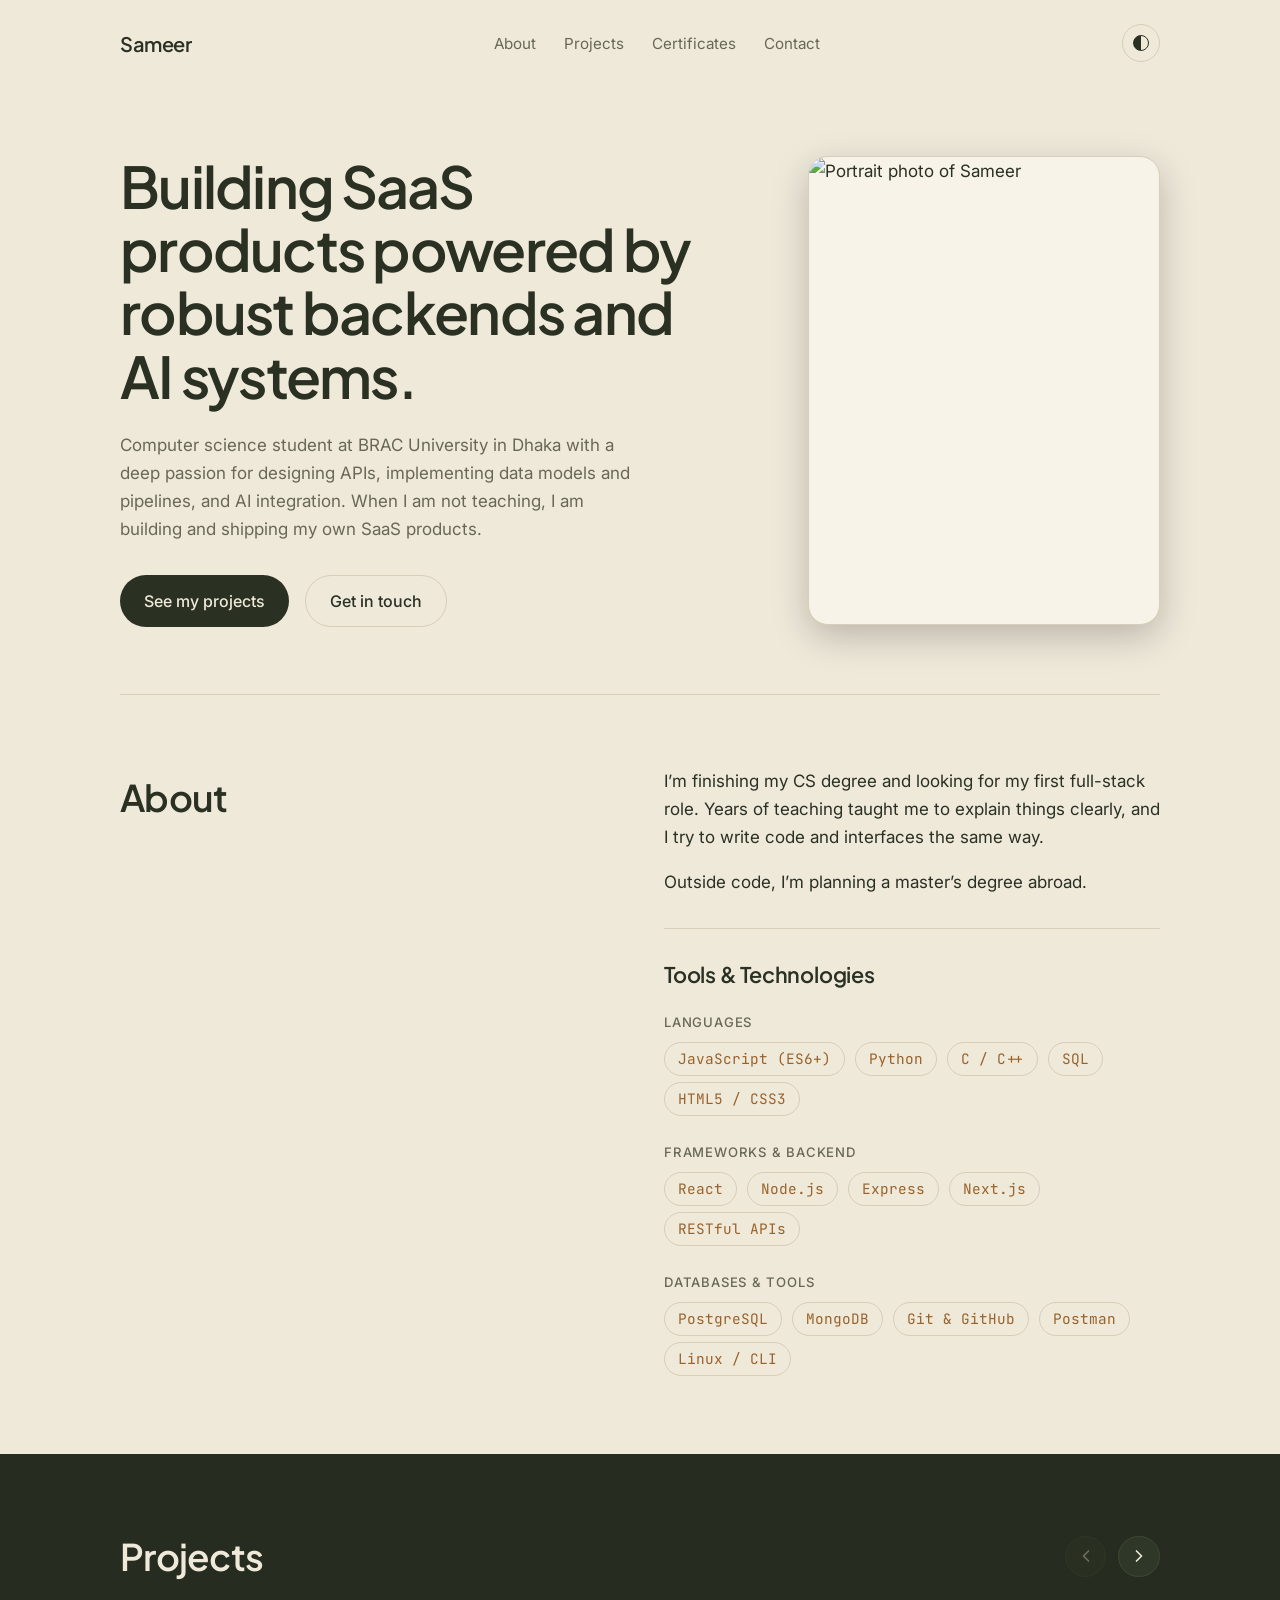
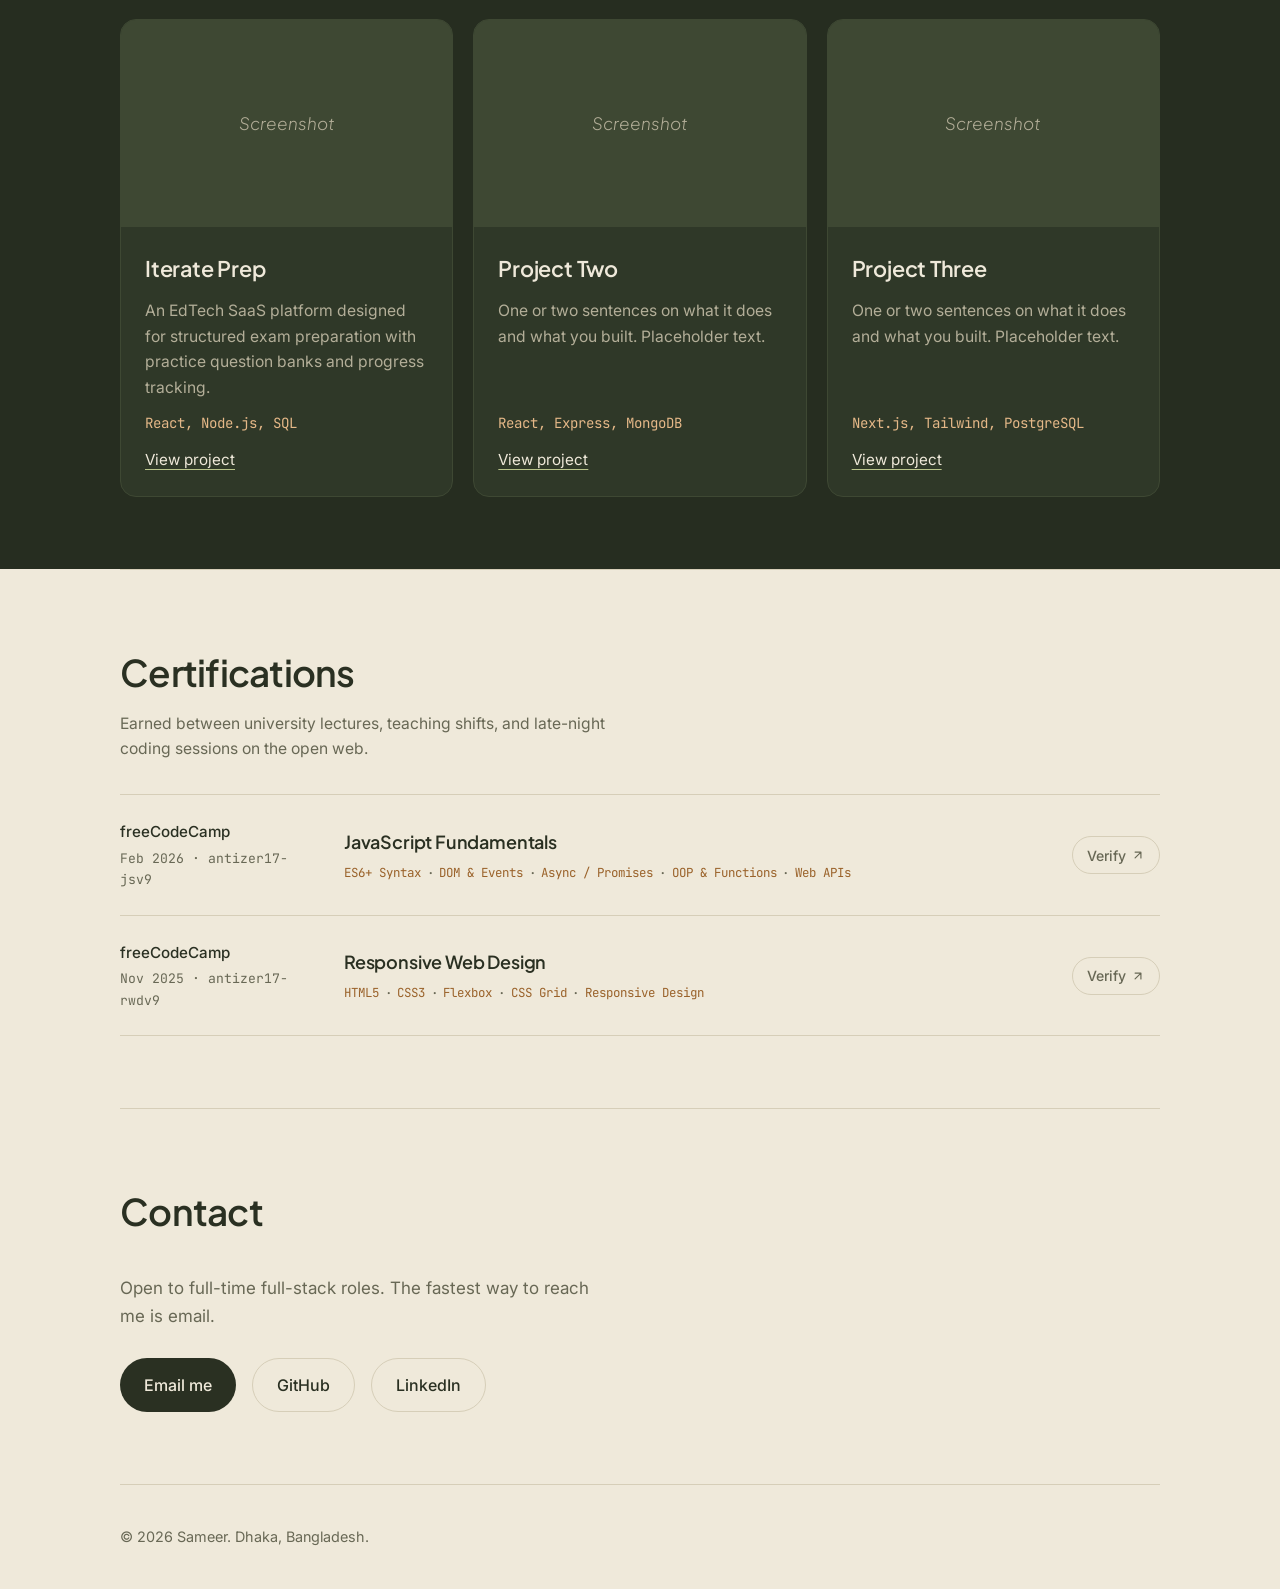
==== index.html @ c8839bcd "Create Portfolio Repo" ====
<!DOCTYPE html>
<html lang="en">
<head>
  <meta charset="utf-8">
  <meta name="viewport" content="width=device-width, initial-scale=1, viewport-fit=cover">
  <title>Sameer – Full-Stack Developer</title>
  
  <!-- Google Fonts: Tech Engineer Scheme -->
  <link rel="preconnect" href="https://fonts.googleapis.com">
  <link rel="preconnect" href="https://fonts.gstatic.com" crossorigin>
  <link href="https://fonts.googleapis.com/css2?family=Inter:wght@400;500;600&family=JetBrains+Mono:wght@400;500&family=Plus+Jakarta+Sans:wght@500;600;700&display=swap" rel="stylesheet">

  <!-- External Stylesheet -->
  <link rel="stylesheet" href="css/style.css">

  <!-- Anti-FOUC (Flash of Unstyled Color Theme) Script -->
  <script>
    (function() {
      var savedTheme = null;
      try {
        savedTheme = localStorage.getItem('theme');
      } catch (e) {}
      if (!savedTheme && window.matchMedia && window.matchMedia('(prefers-color-scheme: light)').matches) {
        savedTheme = 'light';
      }
      if (savedTheme) {
        document.documentElement.setAttribute('data-theme', savedTheme);
      }
    })();
  </script>

  <!-- External JavaScript (deferred execution after DOM loads) -->
  <script src="js/main.js" defer></script>
</head>
<body>

  <!-- =======================================================================
       HEADER & HERO SECTION
       ======================================================================= -->
  <div class="wrap">
    <!-- Top Navigation Bar -->
    <nav>
      <a class="brand" href="#top">Sameer</a>
      <ul>
        <li><a href="#about">About</a></li>
        <li><a href="#projects">Projects</a></li>
        <li><a href="#certificates">Certificates</a></li>
        <li><a href="#contact">Contact</a></li>
      </ul>
      <button class="mode" id="mode" type="button" aria-label="Switch to light mode">
        <i></i>
      </button>
    </nav>

    <!-- Hero Introduction -->
    <header class="hero" id="top">
      <div class="hero-text">
        <h1>Building SaaS products powered by robust backends and AI systems.</h1>
        <p>Computer science student at BRAC University in Dhaka with a deep passion for designing APIs, implementing data models and pipelines, and AI integration. When I am not teaching, I am building and shipping my own SaaS products.</p>
        <div class="actions">
          <a class="btn" href="#projects">See my projects</a>
          <button class="btn ghost open-email-btn" type="button">Get in touch</button>
        </div>
      </div>
      <div class="photo">
        <img src="./160.jpg" alt="Portrait photo of Sameer" />
      </div>
    </header>
  </div>

  <!-- =======================================================================
       MAIN CONTENT
       ======================================================================= -->
  <main>
    <!-- About & Skills Matrix -->
    <div class="wrap">
      <section id="about" class="about">
        <h2>About</h2>
        <div>
          <p>I’m finishing my CS degree and looking for my first full-stack role. Years of teaching taught me to explain things clearly, and I try to write code and interfaces the same way.</p>
          <p>Outside code, I’m planning a master’s degree abroad.</p>

          <!-- Dedicated Tools & Technologies Subsection -->
          <div class="tools-section">
            <h3>Tools & Technologies</h3>
            <div class="tools-grid">
              
              <!-- Category 1: Languages -->
              <div class="tool-group">
                <span class="tool-cat-title">Languages</span>
                <div class="stack">
                  <span>JavaScript (ES6+)</span>
                  <span>Python</span>
                  <span>C / C++</span>
                  <span>SQL</span>
                  <span>HTML5 / CSS3</span>
                </div>
              </div>

              <!-- Category 2: Frameworks & Backend -->
              <div class="tool-group">
                <span class="tool-cat-title">Frameworks & Backend</span>
                <div class="stack">
                  <span>React</span>
                  <span>Node.js</span>
                  <span>Express</span>
                  <span>Next.js</span>
                  <span>RESTful APIs</span>
                </div>
              </div>

              <!-- Category 3: Databases & Tools -->
              <div class="tool-group">
                <span class="tool-cat-title">Databases & Tools</span>
                <div class="stack">
                  <span>PostgreSQL</span>
                  <span>MongoDB</span>
                  <span>Git & GitHub</span>
                  <span>Postman</span>
                  <span>Linux / CLI</span>
                </div>
              </div>

            </div>
          </div>
        </div>
      </section>
    </div>

    <!-- Projects Carousel Slider Section -->
    <div class="band">
      <div class="wrap">
        <section id="projects">
          <!-- Section Header with Slider Navigation Controls -->
          <div class="projects-head">
            <h2>Projects</h2>
            <div class="slider-controls">
              <button class="slide-btn" id="proj-prev" type="button" aria-label="Previous projects" disabled>
                <svg width="20" height="20" viewBox="0 0 24 24" fill="none" stroke="currentColor" stroke-width="2" stroke-linecap="round" stroke-linejoin="round">
                  <polyline points="15 18 9 12 15 6"></polyline>
                </svg>
              </button>
              <button class="slide-btn" id="proj-next" type="button" aria-label="Next projects">
                <svg width="20" height="20" viewBox="0 0 24 24" fill="none" stroke="currentColor" stroke-width="2" stroke-linecap="round" stroke-linejoin="round">
                  <polyline points="9 18 15 12 9 6"></polyline>
                </svg>
              </button>
            </div>
          </div>

          <!-- Slider Track -->
          <div class="slider-container">
            <div class="slider-track" id="project-slider">
              
              <!-- Project 1 -->
              <article class="card">
                <div class="shot" role="img" aria-label="Screenshot placeholder for Iterate Prep">Screenshot</div>
                <div class="card-body">
                  <h3>Iterate Prep</h3>
                  <p>An EdTech SaaS platform designed for structured exam preparation with practice question banks and progress tracking.</p>
                  <div class="tags">React, Node.js, SQL</div>
                  <a href="#projects">View project</a>
                </div>
              </article>

              <!-- Project 2 -->
              <article class="card">
                <div class="shot" role="img" aria-label="Screenshot placeholder for Project Two">Screenshot</div>
                <div class="card-body">
                  <h3>Project Two</h3>
                  <p>One or two sentences on what it does and what you built. Placeholder text.</p>
                  <div class="tags">React, Express, MongoDB</div>
                  <a href="#projects">View project</a>
                </div>
              </article>

              <!-- Project 3 -->
              <article class="card">
                <div class="shot" role="img" aria-label="Screenshot placeholder for Project Three">Screenshot</div>
                <div class="card-body">
                  <h3>Project Three</h3>
                  <p>One or two sentences on what it does and what you built. Placeholder text.</p>
                  <div class="tags">Next.js, Tailwind, PostgreSQL</div>
                  <a href="#projects">View project</a>
                </div>
              </article>

              <!-- Project 4 -->
              <article class="card">
                <div class="shot" role="img" aria-label="Screenshot placeholder for Project Four">Screenshot</div>
                <div class="card-body">
                  <h3>Project Four</h3>
                  <p>One or two sentences on what it does and what you built. Placeholder text.</p>
                  <div class="tags">Python, FastAPI, Redis</div>
                  <a href="#projects">View project</a>
                </div>
              </article>

              <!-- Project 5 -->
              <article class="card">
                <div class="shot" role="img" aria-label="Screenshot placeholder for Project Five">Screenshot</div>
                <div class="card-body">
                  <h3>Project Five</h3>
                  <p>One or two sentences on what it does and what you built. Placeholder text.</p>
                  <div class="tags">TypeScript, GraphQL, Docker</div>
                  <a href="#projects">View project</a>
                </div>
              </article>

            </div>
          </div>
        </section>
      </div>
    </div>

    <!-- Certificates & Credentials Section (Minimalist Editorial List) -->
    <div class="wrap">
      <section id="certificates" class="certificates">
        <div class="section-head">
          <h2>Certifications</h2>
          <p class="section-sub">Earned between university lectures, teaching shifts, and late-night coding sessions on the open web.</p>
        </div>

        <div class="cert-list">
          <!-- Cert 1: JavaScript -->
          <article class="cert-item">
            <div class="cert-meta">
              <span class="cert-issuer">freeCodeCamp</span>
              <span class="cert-year">Feb 2026 · antizer17-jsv9</span>
            </div>
            <div class="cert-main">
              <h3 class="cert-title">JavaScript Fundamentals</h3>
              <div class="cert-tags">
                <span>ES6+ Syntax</span>
                <span>DOM & Events</span>
                <span>Async / Promises</span>
                <span>OOP & Functions</span>
                <span>Web APIs</span>
              </div>
            </div>
            <div class="cert-action">
              <a href="https://www.freecodecamp.org/certification/antizer17/javascript-v9" class="cert-link" target="_blank" rel="noopener noreferrer">
                <span>Verify</span>
                <svg width="14" height="14" viewBox="0 0 24 24" fill="none" stroke="currentColor" stroke-width="2" stroke-linecap="round" stroke-linejoin="round">
                  <path d="M7 17l9.2-9.2M17 17V7H7"/>
                </svg>
              </a>
            </div>
          </article>

          <!-- Cert 2: Responsive Web Design -->
          <article class="cert-item">
            <div class="cert-meta">
              <span class="cert-issuer">freeCodeCamp</span>
              <span class="cert-year">Nov 2025 · antizer17-rwdv9</span>
            </div>
            <div class="cert-main">
              <h3 class="cert-title">Responsive Web Design</h3>
              <div class="cert-tags">
                <span>HTML5</span>
                <span>CSS3</span>
                <span>Flexbox</span>
                <span>CSS Grid</span>
                <span>Responsive Design</span>
              </div>
            </div>
            <div class="cert-action">
              <a href="https://www.freecodecamp.org/certification/antizer17/responsive-web-design-v9" class="cert-link" target="_blank" rel="noopener noreferrer">
                <span>Verify</span>
                <svg width="14" height="14" viewBox="0 0 24 24" fill="none" stroke="currentColor" stroke-width="2" stroke-linecap="round" stroke-linejoin="round">
                  <path d="M7 17l9.2-9.2M17 17V7H7"/>
                </svg>
              </a>
            </div>
          </article>
        </div>
      </section>
    </div>

    <!-- Contact Section -->
    <div class="wrap">
      <section id="contact" class="contact">
        <h2>Contact</h2>
        <p>Open to full-time full-stack roles. The fastest way to reach me is email.</p>
        <div class="actions">
          <button class="btn open-email-btn" type="button">Email me</button>
          <a class="btn ghost" href="#contact">GitHub</a>
          <a class="btn ghost" href="#contact">LinkedIn</a>
        </div>
      </section>
    </div>
  </main>

  <!-- =======================================================================
       FOOTER
       ======================================================================= -->
  <div class="wrap">
    <footer>© 2026 Sameer. Dhaka, Bangladesh.</footer>
  </div>

  <!-- =======================================================================
       EMAIL PULL-UP DRAWER (MODAL BOTTOM SHEET)
       ======================================================================= -->
  <div class="email-drawer" id="email-drawer" aria-hidden="true" role="dialog" aria-labelledby="drawer-title">
    <div class="drawer-backdrop" id="drawer-backdrop"></div>
    <div class="drawer-panel">
      <div class="drawer-header">
        <div>
          <h3 id="drawer-title">Send me a message</h3>
          <p>Type your message below and it will be sent directly to my inbox.</p>
        </div>
        <button class="drawer-close" id="drawer-close" type="button" aria-label="Close dialog">&times;</button>
      </div>

      <form class="drawer-form" id="contact-form">
        <div class="form-row">
          <div class="form-group">
            <label for="user-name">Your Name</label>
            <input type="text" id="user-name" name="name" required placeholder="John Doe">
          </div>
          <div class="form-group">
            <label for="user-email">Your Email</label>
            <input type="email" id="user-email" name="email" required placeholder="john@example.com">
          </div>
        </div>

        <div class="form-group">
          <label for="user-subject">Subject</label>
          <input type="text" id="user-subject" name="subject" required placeholder="Project inquiry / Full-stack role">
        </div>

        <div class="form-group">
          <label for="user-message">Message</label>
          <textarea id="user-message" name="message" rows="4" required placeholder="Hi Sameer, I came across your portfolio and would like to discuss..."></textarea>
        </div>

        <div class="form-actions">
          <button type="submit" class="btn" id="send-btn">
            <span>Send Message</span>
          </button>
          <span class="form-status" id="form-status"></span>
        </div>
      </form>
    </div>
  </div>

</body>
</html>
---- css/style.css ----
/* ==========================================================================
   PORTFOLIO STYLESHEET — Sameer
   ========================================================================== */

/* --------------------------------------------------------------------------
   1. DESIGN TOKENS & CSS VARIABLES (THEMING)
   -------------------------------------------------------------------------- */
:root {
  color-scheme: dark;

  /* Primary Palette (Dark Mode - Default) */
  --bg: #121210;            /* Warm charcoal / deep espresso background */
  --surface: #1A1C18;       /* Elevated cards / drawers */
  --line: #2E3029;          /* Subtle structural borders */
  --accent: #8A9A5B;        /* Sage / moss green accent */
  --badge: #E0A96D;         /* Warm honey / amber for tech badges */
  --text: #E6DEC8;          /* Warm cream / parchment typography */
  --muted: #9C998E;         /* Secondary muted text */
  --btn: #E6DEC8;           /* Primary button background */
  --btn-text: #121210;      /* Primary button text */

  /* Inverted band section (Projects) */
  --band-bg: var(--surface);
  --band-card: var(--bg);
  --band-line: var(--line);
  --band-text: var(--text);
  --band-muted: var(--muted);
  --band-accent: var(--accent);
  --band-badge: #E0A96D;

  /* Typography Stacks (Tech Engineer Scheme) */
  --display: "Plus Jakarta Sans", system-ui, -apple-system, sans-serif;
  --serif: var(--display); /* Alias for headings */
  --sans: "Inter", system-ui, -apple-system, sans-serif;
  --mono: "JetBrains Mono", ui-monospace, SFMono-Regular, Menlo, monospace;

  box-sizing: border-box;
  padding-top: env(safe-area-inset-top, 0px);
  padding-bottom: env(safe-area-inset-bottom, 0px);
}

/* Light Theme Overrides */
:root[data-theme="light"] {
  color-scheme: light;

  --bg: #EFE9DA;            /* Soft warm parchment */
  --surface: #F7F3E8;       /* Clean ivory surface */
  --line: #D6CEB8;          /* Warm stone border */
  --accent: #5F6B3A;        /* Deep olive accent */
  --badge: #9A622A;         /* Rich amber for tech badges */
  --text: #2A3022;          /* Forest charcoal typography */
  --muted: #686855;         /* Muted olive gray */
  --btn: #2A3022;
  --btn-text: #EFE9DA;

  /* Projects band remains a contrast block in light mode */
  --band-bg: #262D20;
  --band-card: #2F3828;
  --band-line: #3E4833;
  --band-text: #EFE9DA;
  --band-muted: #B3AE98;
  --band-accent: #B9C48A;
  --band-badge: #E5B888;
}

/* --------------------------------------------------------------------------
   2. RESET & BASE STYLES
   -------------------------------------------------------------------------- */
*,
*::before,
*::after {
  box-sizing: border-box;
}

html {
  scroll-padding-top: env(safe-area-inset-top, 0px);
  scroll-behavior: smooth;
}

body {
  margin: 0;
  background-color: var(--bg);
  color: var(--text);
  font-family: var(--sans);
  font-size: 1.0625rem;
  line-height: 1.65;
  transition: background-color 0.35s ease, color 0.35s ease;
  -webkit-font-smoothing: antialiased;
}

a {
  color: inherit;
}

:focus-visible {
  outline: 2px solid var(--accent);
  outline-offset: 3px;
  border-radius: 4px;
}

/* --------------------------------------------------------------------------
   3. LAYOUT & CONTAINERS
   -------------------------------------------------------------------------- */
.wrap {
  max-width: 68rem; /* 1088px max page content width */
  margin: 0 auto;
  padding: 0 1.5rem;
}

/* --------------------------------------------------------------------------
   4. NAVIGATION & THEME TOGGLE
   -------------------------------------------------------------------------- */
nav {
  display: flex;
  justify-content: space-between;
  align-items: center;
  gap: 1rem;
  padding: 1.5rem 0;
}

nav .brand {
  font-family: var(--display);
  font-size: 1.25rem;
  text-decoration: none;
  font-weight: 600;
  letter-spacing: -0.02em;
}

nav ul {
  display: flex;
  gap: 1.75rem;
  list-style: none;
  margin: 0;
  padding: 0;
}

nav ul a {
  color: var(--muted);
  text-decoration: none;
  font-size: 0.95rem;
  transition: color 0.2s ease;
}

nav ul a:hover {
  color: var(--text);
}

.mode {
  width: 2.4rem;
  height: 2.4rem;
  flex: none;
  border-radius: 50%;
  border: 1px solid var(--line);
  background: transparent;
  cursor: pointer;
  display: grid;
  place-items: center;
  transition: border-color 0.2s ease;
}

.mode:hover {
  border-color: var(--accent);
}

.mode i {
  width: 1rem;
  height: 1rem;
  border-radius: 50%;
  border: 1.5px solid var(--text);
  background: linear-gradient(90deg, var(--text) 50%, transparent 50%);
}

/* --------------------------------------------------------------------------
   5. HERO SECTION & PORTRAIT
   -------------------------------------------------------------------------- */
.hero {
  display: grid;
  grid-template-columns: 1.2fr 0.8fr;
  gap: 3rem;
  align-items: center;
  min-height: min(38rem, calc(100svh - 6rem));
  padding: 3rem 0;
}

.hero-text {
  display: flex;
  flex-direction: column;
  justify-content: center;
}

.hero h1 {
  font-family: var(--display);
  font-weight: 600;
  font-size: clamp(2.4rem, 4.5vw, 4rem);
  line-height: 1.1;
  letter-spacing: -0.03em;
  margin: 0 0 1.5rem;
}

.hero p {
  color: var(--muted);
  max-width: 32rem;
  margin: 0 0 2rem;
}

.actions {
  display: flex;
  gap: 1rem;
  flex-wrap: wrap;
}

/* Common Button Styles */
.btn {
  display: inline-block;
  padding: 0.8rem 1.5rem;
  border-radius: 999px;
  background-color: var(--btn);
  color: var(--btn-text);
  text-decoration: none;
  font-family: var(--sans);
  font-weight: 500;
  font-size: 1rem;
  border: none;
  cursor: pointer;
  transition: opacity 0.2s ease, border-color 0.2s ease;
}

.btn:hover {
  opacity: 0.88;
}

.btn.ghost {
  background-color: transparent;
  color: var(--text);
  border: 1px solid var(--line);
}

.btn.ghost:hover {
  border-color: var(--accent);
  opacity: 1;
}

/* Portrait Card */
.photo {
  position: relative;
  width: 100%;
  max-width: 22rem;
  aspect-ratio: 3 / 4;
  margin-left: auto;
  border-radius: 1.25rem;
  overflow: hidden;
  border: 1px solid var(--line);
  background-color: var(--surface);
  box-shadow: 0 12px 36px rgba(0, 0, 0, 0.22);
}

.photo img {
  width: 100%;
  height: 100%;
  object-fit: cover;
  object-position: center;
  display: block;
}

/* --------------------------------------------------------------------------
   6. SECTION COMMONS
   -------------------------------------------------------------------------- */
section {
  padding: 4.5rem 0;
  border-top: 1px solid var(--line);
}

h2 {
  font-family: var(--display);
  font-weight: 600;
  font-size: clamp(1.8rem, 3.5vw, 2.3rem);
  letter-spacing: -0.02em;
  margin: 0 0 2rem;
}

/* --------------------------------------------------------------------------
   7. ABOUT SECTION & TOOLS MATRIX
   -------------------------------------------------------------------------- */
.about {
  display: grid;
  grid-template-columns: 1fr 1fr;
  gap: 3rem;
}

.about p {
  margin: 0 0 1rem;
  max-width: 36rem;
}

.about .stack {
  color: var(--muted);
  font-size: 0.95rem;
}

/* Tech Badges / Pills */
.about .stack span {
  display: inline-block;
  margin: 0 0.4rem 0.4rem 0;
  padding: 0.25rem 0.8rem;
  border: 1px solid var(--line);
  border-radius: 999px;
  color: var(--badge);
  font-family: var(--mono, var(--sans));
  font-size: 0.9rem;
  transition: border-color 0.2s ease, background-color 0.2s ease;
}

.about .stack span:hover {
  border-color: var(--badge);
  background-color: var(--surface);
}

/* Tools & Technologies Subsection */
.tools-section {
  margin-top: 2rem;
  padding-top: 1.75rem;
  border-top: 1px solid var(--line);
}

.tools-section h3 {
  font-family: var(--display);
  font-weight: 600;
  font-size: 1.35rem;
  letter-spacing: -0.01em;
  margin: 0 0 1.25rem;
  color: var(--text);
}

.tools-grid {
  display: flex;
  flex-direction: column;
  gap: 1.25rem;
}

.tool-group {
  display: flex;
  flex-direction: column;
  gap: 0.5rem;
}

.tool-cat-title {
  font-size: 0.82rem;
  text-transform: uppercase;
  letter-spacing: 0.06em;
  color: var(--muted);
  font-weight: 500;
}

/* --------------------------------------------------------------------------
   8. PROJECTS SECTION & CAROUSEL SLIDER
   -------------------------------------------------------------------------- */
.band {
  background-color: var(--band-bg);
  color: var(--band-text);
  transition: background-color 0.35s ease, color 0.35s ease;
}

.band section {
  border-top: 0;
}

.projects-head {
  display: flex;
  justify-content: space-between;
  align-items: center;
  margin-bottom: 2rem;
}

.projects-head h2 {
  margin: 0;
}

/* Slider Arrow Buttons */
.slider-controls {
  display: flex;
  gap: 0.75rem;
}

.slide-btn {
  width: 2.6rem;
  height: 2.6rem;
  border-radius: 50%;
  border: 1px solid var(--band-line);
  background-color: var(--band-card);
  color: var(--band-text);
  cursor: pointer;
  display: grid;
  place-items: center;
  transition: border-color 0.2s ease, background-color 0.2s ease, opacity 0.2s ease;
}

.slide-btn:hover:not(:disabled) {
  border-color: var(--band-accent);
  background-color: var(--band-line);
}

.slide-btn:disabled {
  opacity: 0.35;
  cursor: not-allowed;
}

/* Slider Track (CSS Scroll Snap) */
.slider-container {
  position: relative;
}

.slider-track {
  display: flex;
  gap: 1.25rem;
  overflow-x: auto;
  scroll-snap-type: x mandatory;
  scroll-behavior: smooth;
  scrollbar-width: none;
  -webkit-overflow-scrolling: touch;
  padding-bottom: 1rem;
  margin-bottom: -1rem;
}

.slider-track::-webkit-scrollbar {
  display: none;
}

/* Project Cards */

#iterate{
  object-fit: contain;
  width:100%;
}



.slider-track .card {
  flex: 0 0 calc((100% - 2.5rem) / 3); /* 3 cards visible on desktop */
  min-width: 17.5rem;
  scroll-snap-align: start;
}

.card {
  background-color: var(--band-card);
  border: 1px solid var(--band-line);
  border-radius: 1rem;
  overflow: hidden;
  display: flex;
  flex-direction: column;
  transition: border-color 0.2s ease;
}

.card:hover {
  border-color: var(--band-accent);
}

.shot {
  aspect-ratio: 16 / 10;
  background-color: var(--band-line);
  background-size: cover;
  background-position: center;
  display: grid;
  place-items: center;
  color: var(--band-muted);
  font-family: var(--serif);
  font-style: italic;
  font-weight: 300;
}

.card-body {
  padding: 1.5rem;
  display: flex;
  flex-direction: column;
  gap: 0.7rem;
  flex: 1;
}

.card h3 {
  font-family: var(--display);
  font-weight: 600;
  font-size: 1.35rem;
  letter-spacing: -0.01em;
  margin: 0;
}

.card p {
  margin: 0;
  color: var(--band-muted);
  font-size: 0.98rem;
  flex: 1;
}

.card .tags {
  font-size: 0.88rem;
  color: var(--band-badge);
  font-family: var(--mono, var(--sans));
}

.card a {
  font-size: 0.95rem;
  color: var(--band-text);
  text-decoration-color: var(--band-accent);
  text-underline-offset: 4px;
}

/* --------------------------------------------------------------------------
   9. CERTIFICATES & CREDENTIALS SECTION (EDITORIAL LIST)
   -------------------------------------------------------------------------- */
.certificates .section-head {
  margin-bottom: 2rem;
}

.certificates .section-head h2 {
  margin: 0 0 0.5rem;
}

.section-sub {
  color: var(--muted);
  margin: 0;
  max-width: 32rem;
  font-size: 0.98rem;
}

.cert-list {
  display: flex;
  flex-direction: column;
  border-top: 1px solid var(--line);
}

.cert-item {
  display: grid;
  grid-template-columns: 12rem 1fr auto;
  gap: 2rem;
  align-items: center;
  padding: 1.5rem 0;
  border-bottom: 1px solid var(--line);
  transition: border-color 0.2s ease;
}

.cert-item:hover {
  border-bottom-color: var(--badge);
}

.cert-meta {
  display: flex;
  flex-direction: column;
  gap: 0.2rem;
}

.cert-issuer {
  font-weight: 500;
  color: var(--text);
  font-size: 0.95rem;
}

.cert-year {
  font-family: var(--mono);
  color: var(--muted);
  font-size: 0.82rem;
}

.cert-main {
  display: flex;
  flex-direction: column;
  gap: 0.4rem;
}

.cert-title {
  font-family: var(--display);
  font-weight: 600;
  font-size: 1.125rem;
  color: var(--text);
  margin: 0;
  letter-spacing: -0.01em;
}

.cert-tags {
  display: flex;
  flex-wrap: wrap;
  gap: 0.35rem;
}

.cert-tags span {
  font-family: var(--mono);
  font-size: 0.78rem;
  color: var(--badge);
}

.cert-tags span:not(:last-child)::after {
  content: "·";
  margin-left: 0.35rem;
  color: var(--muted);
}

.cert-action {
  display: flex;
  align-items: center;
}

.cert-link {
  display: inline-flex;
  align-items: center;
  gap: 0.35rem;
  font-family: var(--sans);
  font-size: 0.88rem;
  font-weight: 500;
  color: var(--muted);
  text-decoration: none;
  padding: 0.4rem 0.85rem;
  border: 1px solid var(--line);
  border-radius: 999px;
  transition: all 0.2s ease;
  white-space: nowrap;
}

.cert-link:hover {
  color: var(--text);
  border-color: var(--badge);
  background-color: var(--surface);
}

.cert-link svg {
  transition: transform 0.2s ease;
}

.cert-link:hover svg {
  transform: translate(2px, -2px);
}

/* --------------------------------------------------------------------------
   10. CONTACT SECTION & FOOTER
   -------------------------------------------------------------------------- */
.contact p {
  color: var(--muted);
  max-width: 30rem;
  margin: 0 0 1.75rem;
}

footer {
  padding: 2.5rem 0;
  color: var(--muted);
  font-size: 0.9rem;
  border-top: 1px solid var(--line);
}

/* --------------------------------------------------------------------------
   10. PULL-UP EMAIL DRAWER (BOTTOM SHEET)
   -------------------------------------------------------------------------- */
.email-drawer {
  position: fixed;
  inset: 0;
  z-index: 999;
  display: flex;
  align-items: flex-end;
  justify-content: center;
  pointer-events: none;
  visibility: hidden;
  transition: visibility 0.3s ease;
}

.email-drawer.open {
  pointer-events: auto;
  visibility: visible;
}

.drawer-backdrop {
  position: absolute;
  inset: 0;
  background: rgba(0, 0, 0, 0.65);
  backdrop-filter: blur(5px);
  -webkit-backdrop-filter: blur(5px);
  opacity: 0;
  transition: opacity 0.3s ease;
}

.email-drawer.open .drawer-backdrop {
  opacity: 1;
}

.drawer-panel {
  position: relative;
  width: 100%;
  max-width: 38rem;
  background-color: var(--surface);
  border: 1px solid var(--line);
  border-bottom: none;
  border-radius: 1.5rem 1.5rem 0 0;
  padding: 2.2rem 2.2rem 2.5rem;
  box-shadow: 0 -10px 40px rgba(0, 0, 0, 0.4);
  transform: translateY(100%);
  transition: transform 0.35s cubic-bezier(0.16, 1, 0.3, 1);
  color: var(--text);
  max-height: 90vh;
  overflow-y: auto;
}

.email-drawer.open .drawer-panel {
  transform: translateY(0);
}

.drawer-header {
  display: flex;
  justify-content: space-between;
  align-items: flex-start;
  gap: 1rem;
  margin-bottom: 1.5rem;
}

.drawer-header h3 {
  font-family: var(--display);
  font-size: 1.5rem;
  font-weight: 600;
  letter-spacing: -0.02em;
  margin: 0 0 0.3rem;
}

.drawer-header p {
  margin: 0;
  color: var(--muted);
  font-size: 0.92rem;
}

.drawer-close {
  background: transparent;
  border: 1px solid var(--line);
  border-radius: 50%;
  width: 2.2rem;
  height: 2.2rem;
  color: var(--text);
  font-size: 1.4rem;
  line-height: 1;
  cursor: pointer;
  display: grid;
  place-items: center;
  transition: border-color 0.2s ease, color 0.2s ease;
}

.drawer-close:hover {
  border-color: var(--accent);
}

.drawer-form {
  display: flex;
  flex-direction: column;
  gap: 1.1rem;
}

.form-row {
  display: grid;
  grid-template-columns: 1fr 1fr;
  gap: 1rem;
}

.form-group {
  display: flex;
  flex-direction: column;
  gap: 0.4rem;
}

.form-group label {
  font-size: 0.85rem;
  color: var(--muted);
  font-weight: 500;
}

.form-group input,
.form-group textarea {
  background-color: var(--bg);
  border: 1px solid var(--line);
  border-radius: 0.6rem;
  padding: 0.75rem 1rem;
  color: var(--text);
  font-family: var(--sans);
  font-size: 0.95rem;
  transition: border-color 0.2s ease;
  outline: none;
}

.form-group input:focus,
.form-group textarea:focus {
  border-color: var(--badge);
}

.form-actions {
  display: flex;
  align-items: center;
  gap: 1.25rem;
  margin-top: 0.5rem;
  flex-wrap: wrap;
}

.form-status {
  font-size: 0.9rem;
  color: var(--badge);
  font-weight: 500;
}

/* --------------------------------------------------------------------------
   11. MEDIA QUERIES & RESPONSIVENESS
   -------------------------------------------------------------------------- */
@media (max-width: 960px) {
  .slider-track .card {
    flex: 0 0 calc((100% - 1.25rem) / 2); /* 2 cards visible on tablet */
    min-width: 16rem;
  }
}

@media (max-width: 760px) {
  .hero,
  .about {
    grid-template-columns: 1fr;
    gap: 2.5rem;
  }

  .hero {
    padding: 2rem 0;
    min-height: 0;
  }

  .hero-text {
    padding: 0;
  }

  .photo {
    aspect-ratio: 3 / 4;
    max-width: 18rem;
    margin: 0 auto;
  }

  nav ul {
    gap: 1.1rem;
  }

  .cert-item {
    grid-template-columns: 1fr;
    gap: 0.75rem;
    padding: 1.25rem 0;
  }

  .cert-meta {
    flex-direction: row;
    justify-content: space-between;
    align-items: baseline;
  }

  .cert-action {
    margin-top: 0.35rem;
  }
}

@media (max-width: 640px) {
  .slider-track .card {
    flex: 0 0 85%; /* 1 card + peek of next card on mobile */
    min-width: 15rem;
  }

  .form-row {
    grid-template-columns: 1fr;
  }

  .drawer-panel {
    padding: 1.5rem 1.25rem 2rem;
  }
}

/* --------------------------------------------------------------------------
   12. ACCESSIBILITY PREFERENCES
   -------------------------------------------------------------------------- */
@media (prefers-reduced-motion: reduce) {
  *,
  *::before,
  *::after {
    transition: none !important;
    scroll-behavior: auto !important;
  }
}
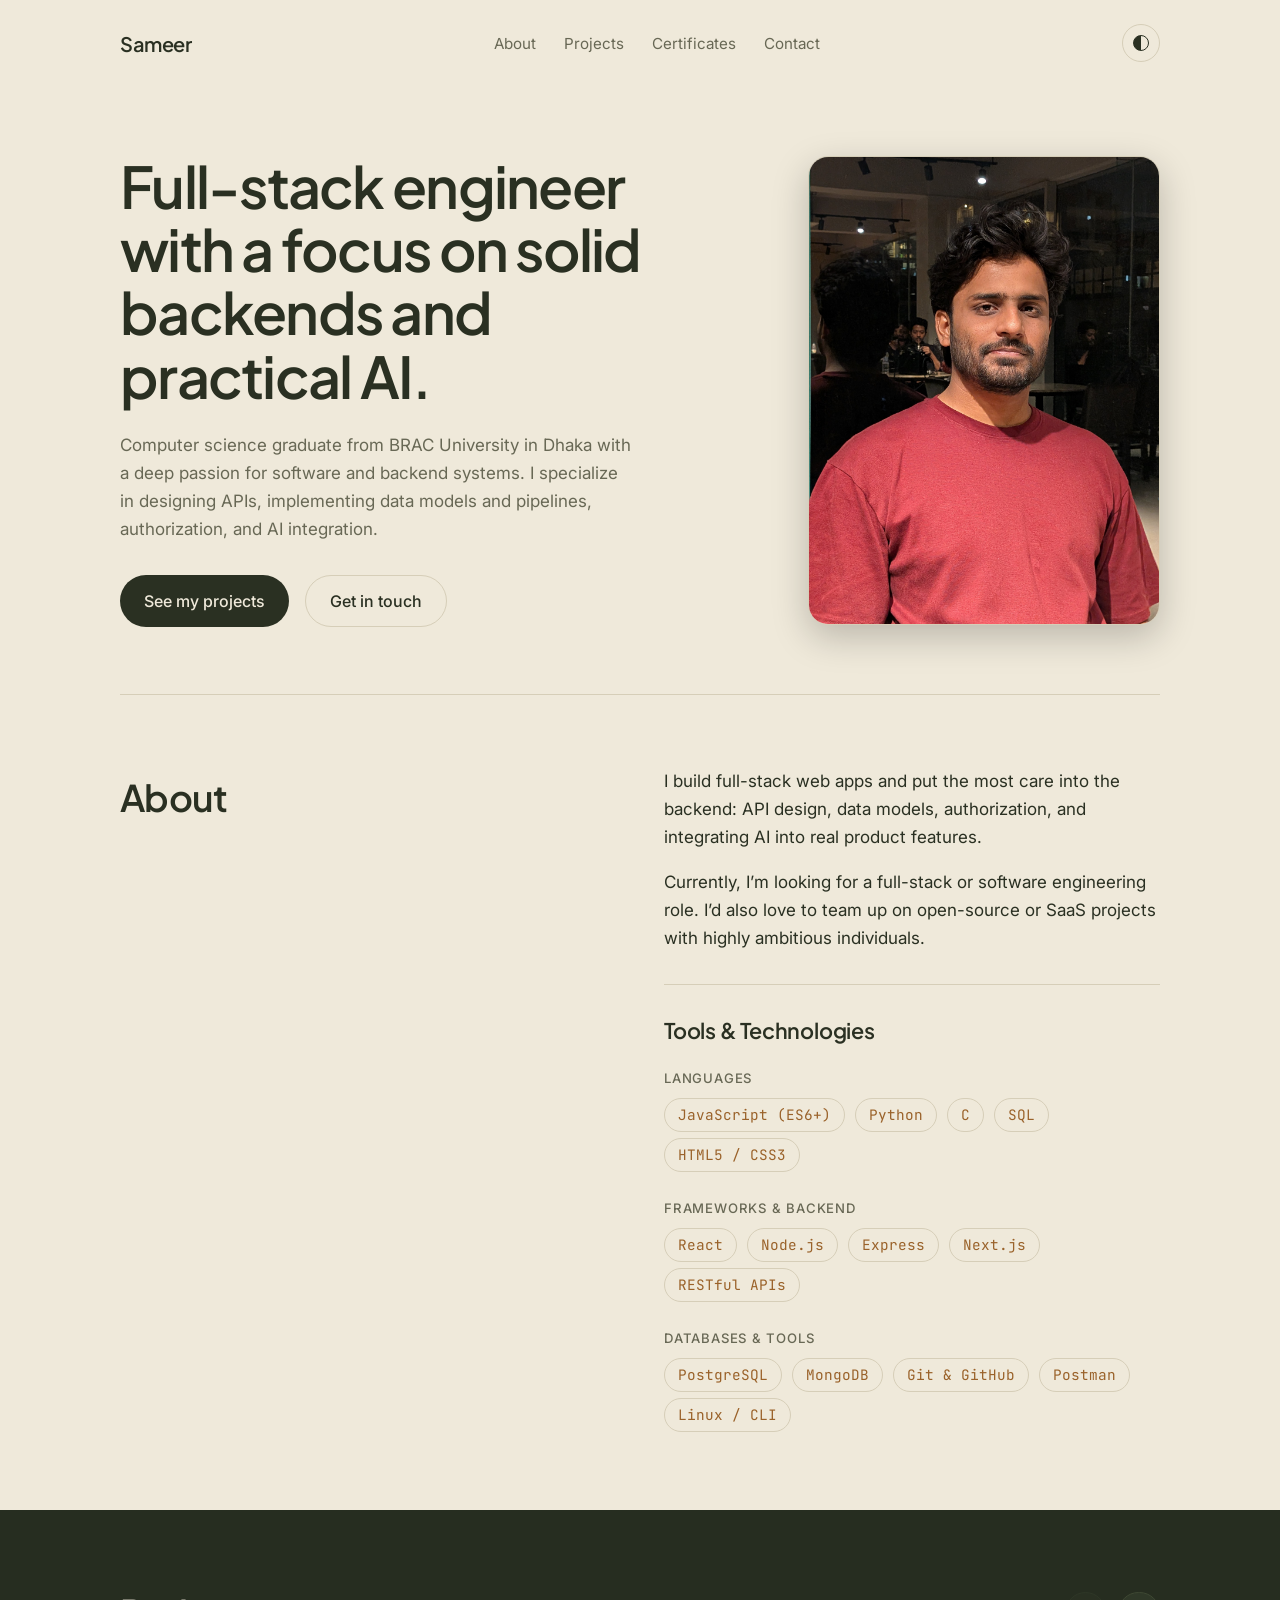
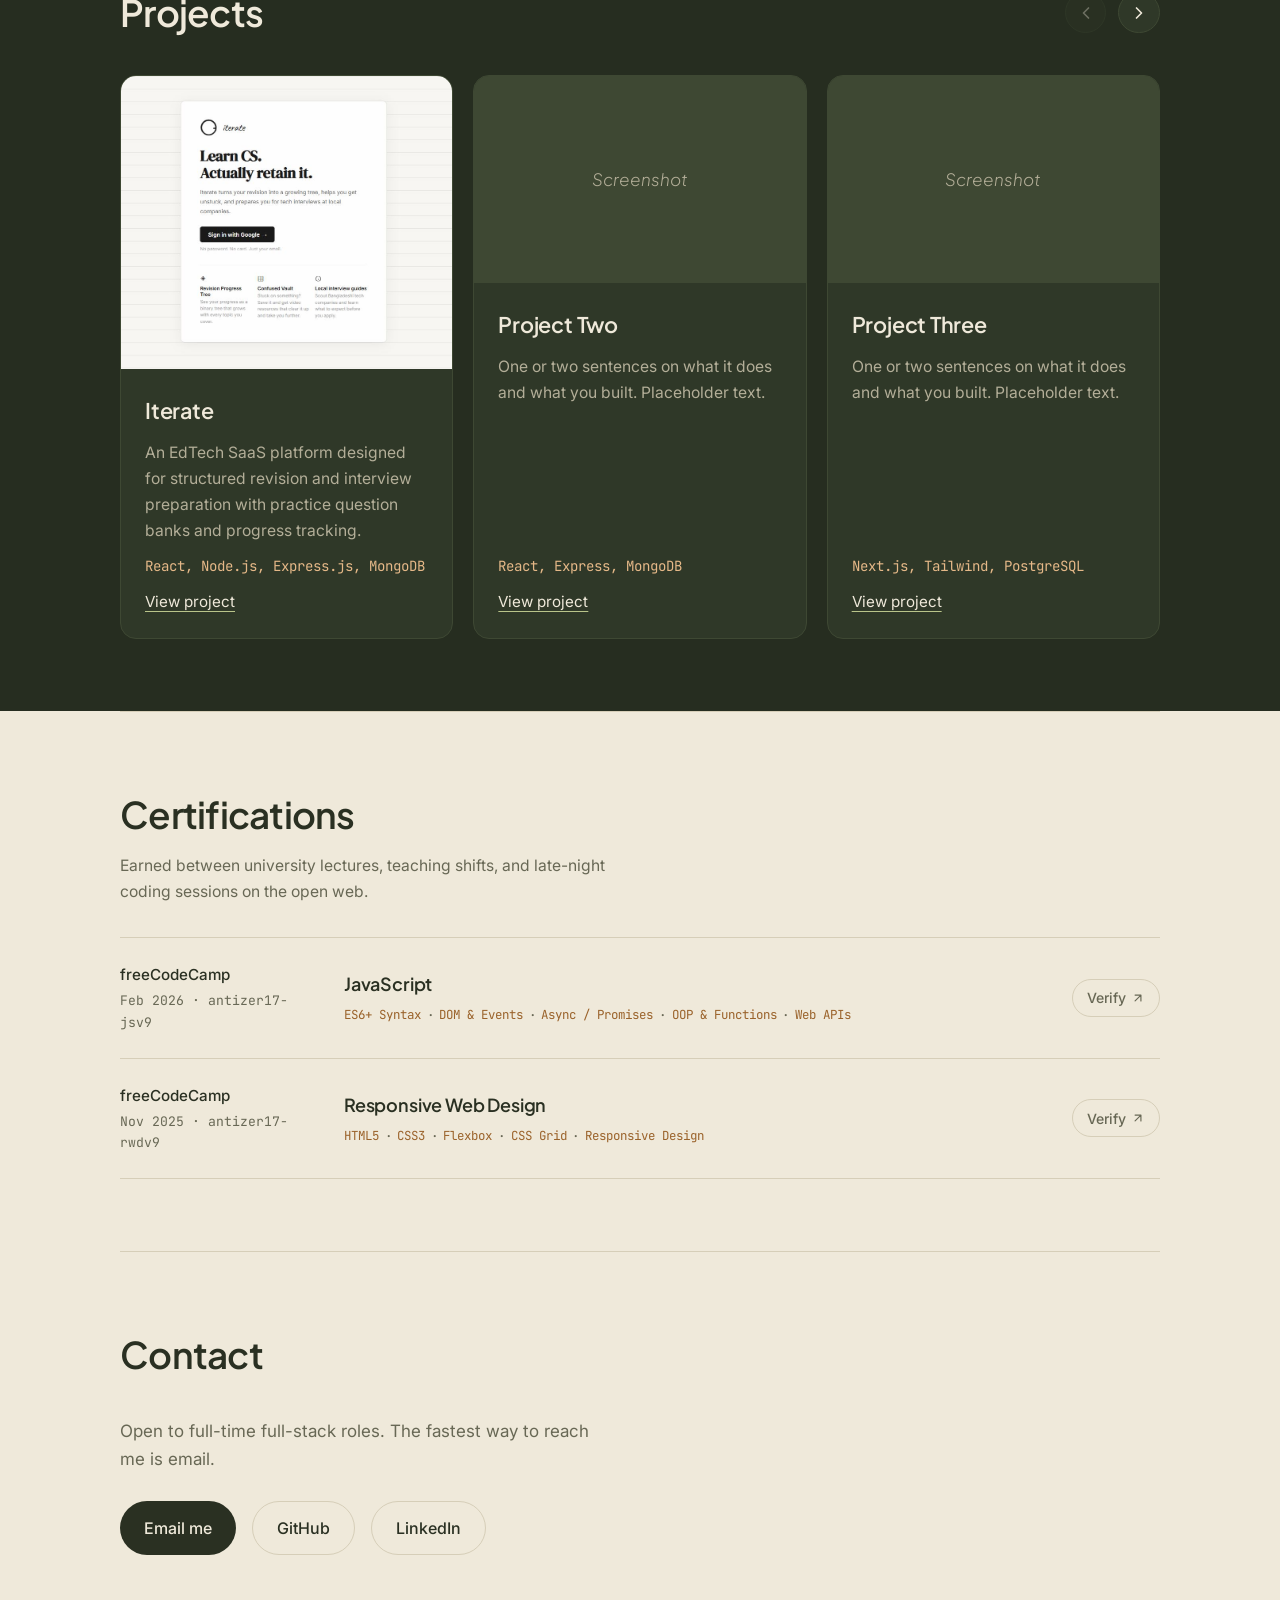
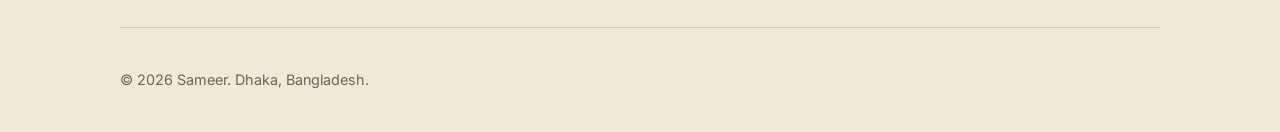
==== commit 31da5c23: "Update assets path in index.html" ====
--- a/index.html
+++ b/index.html
@@ -55,15 +55,15 @@
     <!-- Hero Introduction -->
     <header class="hero" id="top">
       <div class="hero-text">
-        <h1>Building SaaS products powered by robust backends and AI systems.</h1>
-        <p>Computer science student at BRAC University in Dhaka with a deep passion for designing APIs, implementing data models and pipelines, and AI integration. When I am not teaching, I am building and shipping my own SaaS products.</p>
+        <h1>Full-stack engineer with a focus on solid backends and practical AI.</h1>
+        <p>Computer science graduate from BRAC University in Dhaka with a deep passion for software and backend systems. I specialize in designing APIs, implementing data models and pipelines, authorization, and AI integration.</p>
         <div class="actions">
           <a class="btn" href="#projects">See my projects</a>
           <button class="btn ghost open-email-btn" type="button">Get in touch</button>
         </div>
       </div>
       <div class="photo">
-        <img src="./160.jpg" alt="Portrait photo of Sameer" />
+        <img src="assets/160.jpg" alt="Portrait photo of Sameer" />
       </div>
     </header>
   </div>
@@ -77,8 +77,8 @@
       <section id="about" class="about">
         <h2>About</h2>
         <div>
-          <p>I’m finishing my CS degree and looking for my first full-stack role. Years of teaching taught me to explain things clearly, and I try to write code and interfaces the same way.</p>
-          <p>Outside code, I’m planning a master’s degree abroad.</p>
+          <p>I build full-stack web apps and put the most care into the backend: API design, data models, authorization, and integrating AI into real product features.</p>
+          <p>Currently, I’m looking for a full-stack or software engineering role. I’d also love to team up on open-source or SaaS projects with highly ambitious individuals.</p>
 
           <!-- Dedicated Tools & Technologies Subsection -->
           <div class="tools-section">
@@ -91,7 +91,7 @@
                 <div class="stack">
                   <span>JavaScript (ES6+)</span>
                   <span>Python</span>
-                  <span>C / C++</span>
+                  <span>C</span>
                   <span>SQL</span>
                   <span>HTML5 / CSS3</span>
                 </div>
@@ -154,12 +154,14 @@
               
               <!-- Project 1 -->
               <article class="card">
-                <div class="shot" role="img" aria-label="Screenshot placeholder for Iterate Prep">Screenshot</div>
-                <div class="card-body">
-                  <h3>Iterate Prep</h3>
-                  <p>An EdTech SaaS platform designed for structured exam preparation with practice question banks and progress tracking.</p>
-                  <div class="tags">React, Node.js, SQL</div>
-                  <a href="#projects">View project</a>
+                <div class="shot" role="img" aria-label="Screenshot placeholder for Iterate Prep">
+                  <img id="iterate" src="assets/iterate.JPG" alt="Iterate SaaS platform preview" />
+                </div>
+                <div class="card-body">
+                  <h3>Iterate</h3>
+                  <p>An EdTech SaaS platform designed for structured revision and interview preparation with practice question banks and progress tracking.</p>
+                  <div class="tags">React, Node.js, Express.js, MongoDB</div>
+                  <a href="https://iterate-app.me/" target="_blank">View project</a>
                 </div>
               </article>
 
@@ -229,7 +231,7 @@
               <span class="cert-year">Feb 2026 · antizer17-jsv9</span>
             </div>
             <div class="cert-main">
-              <h3 class="cert-title">JavaScript Fundamentals</h3>
+              <h3 class="cert-title">JavaScript</h3>
               <div class="cert-tags">
                 <span>ES6+ Syntax</span>
                 <span>DOM & Events</span>
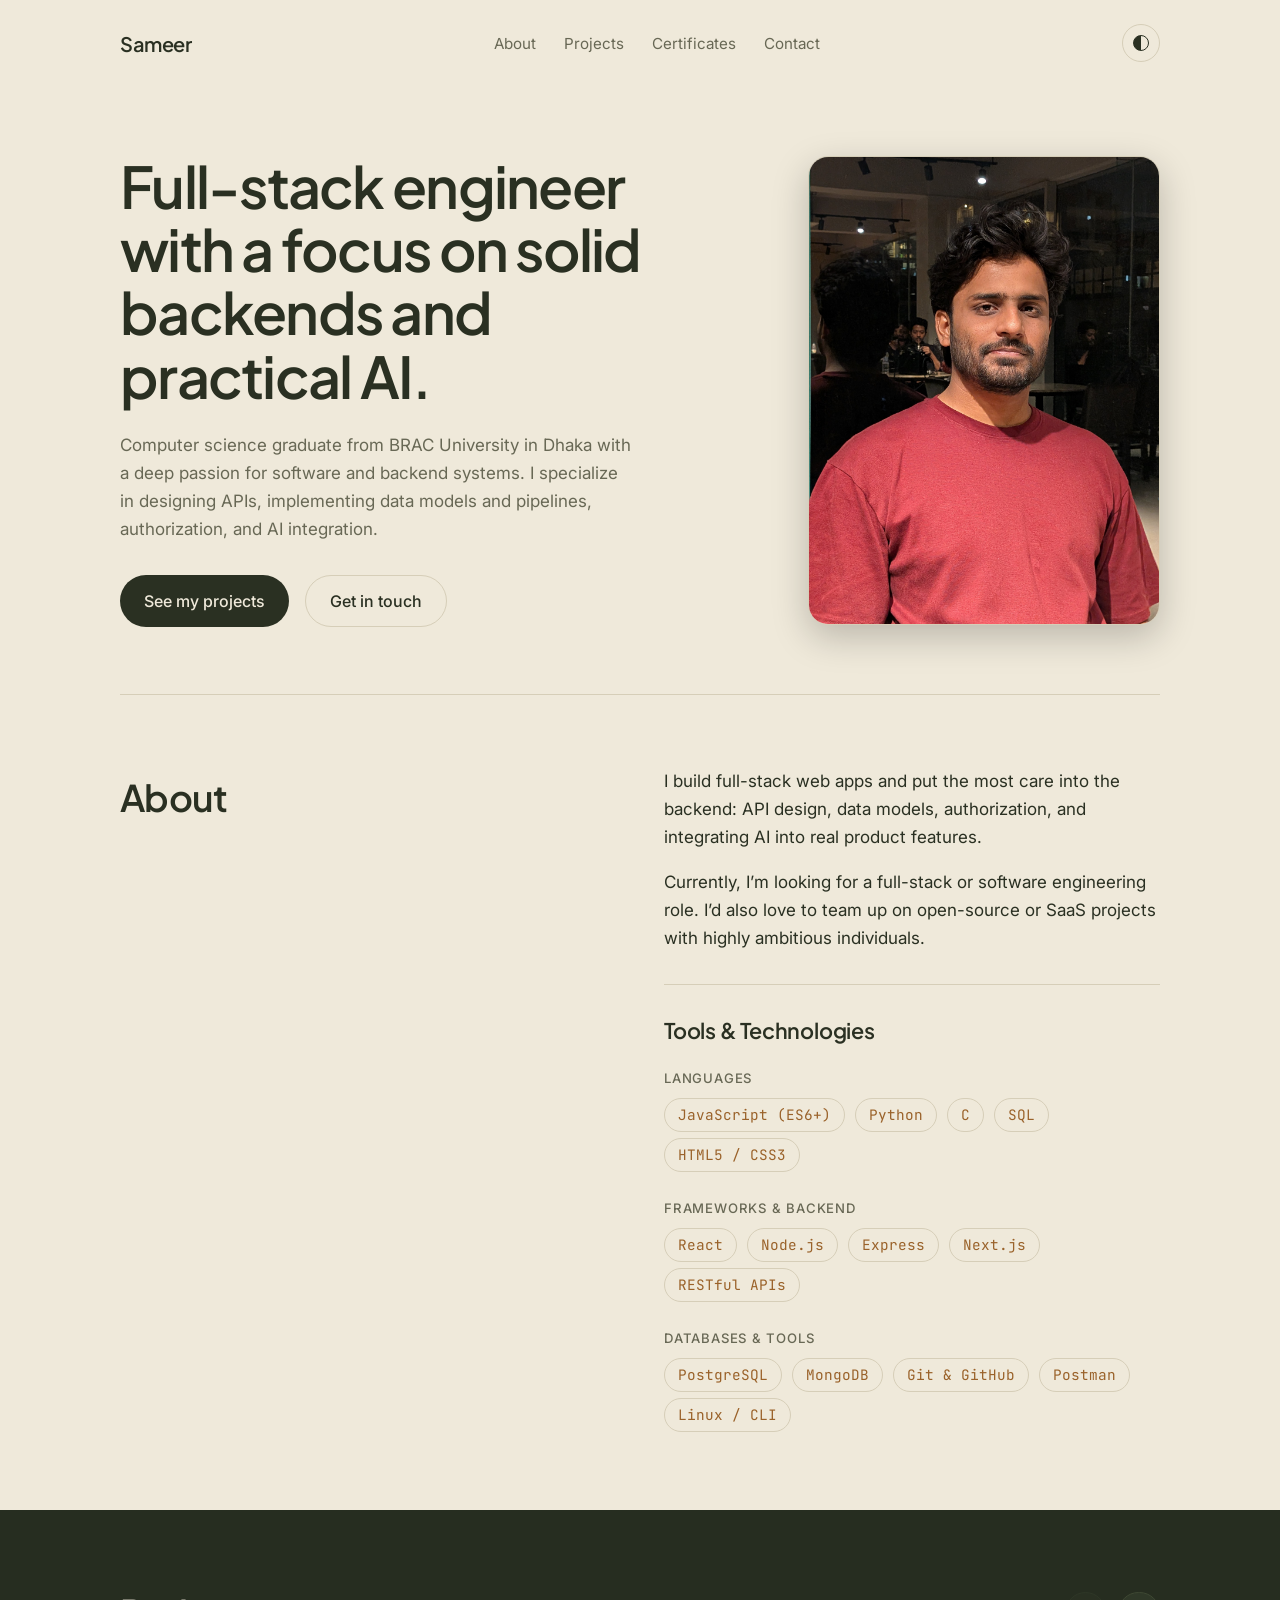
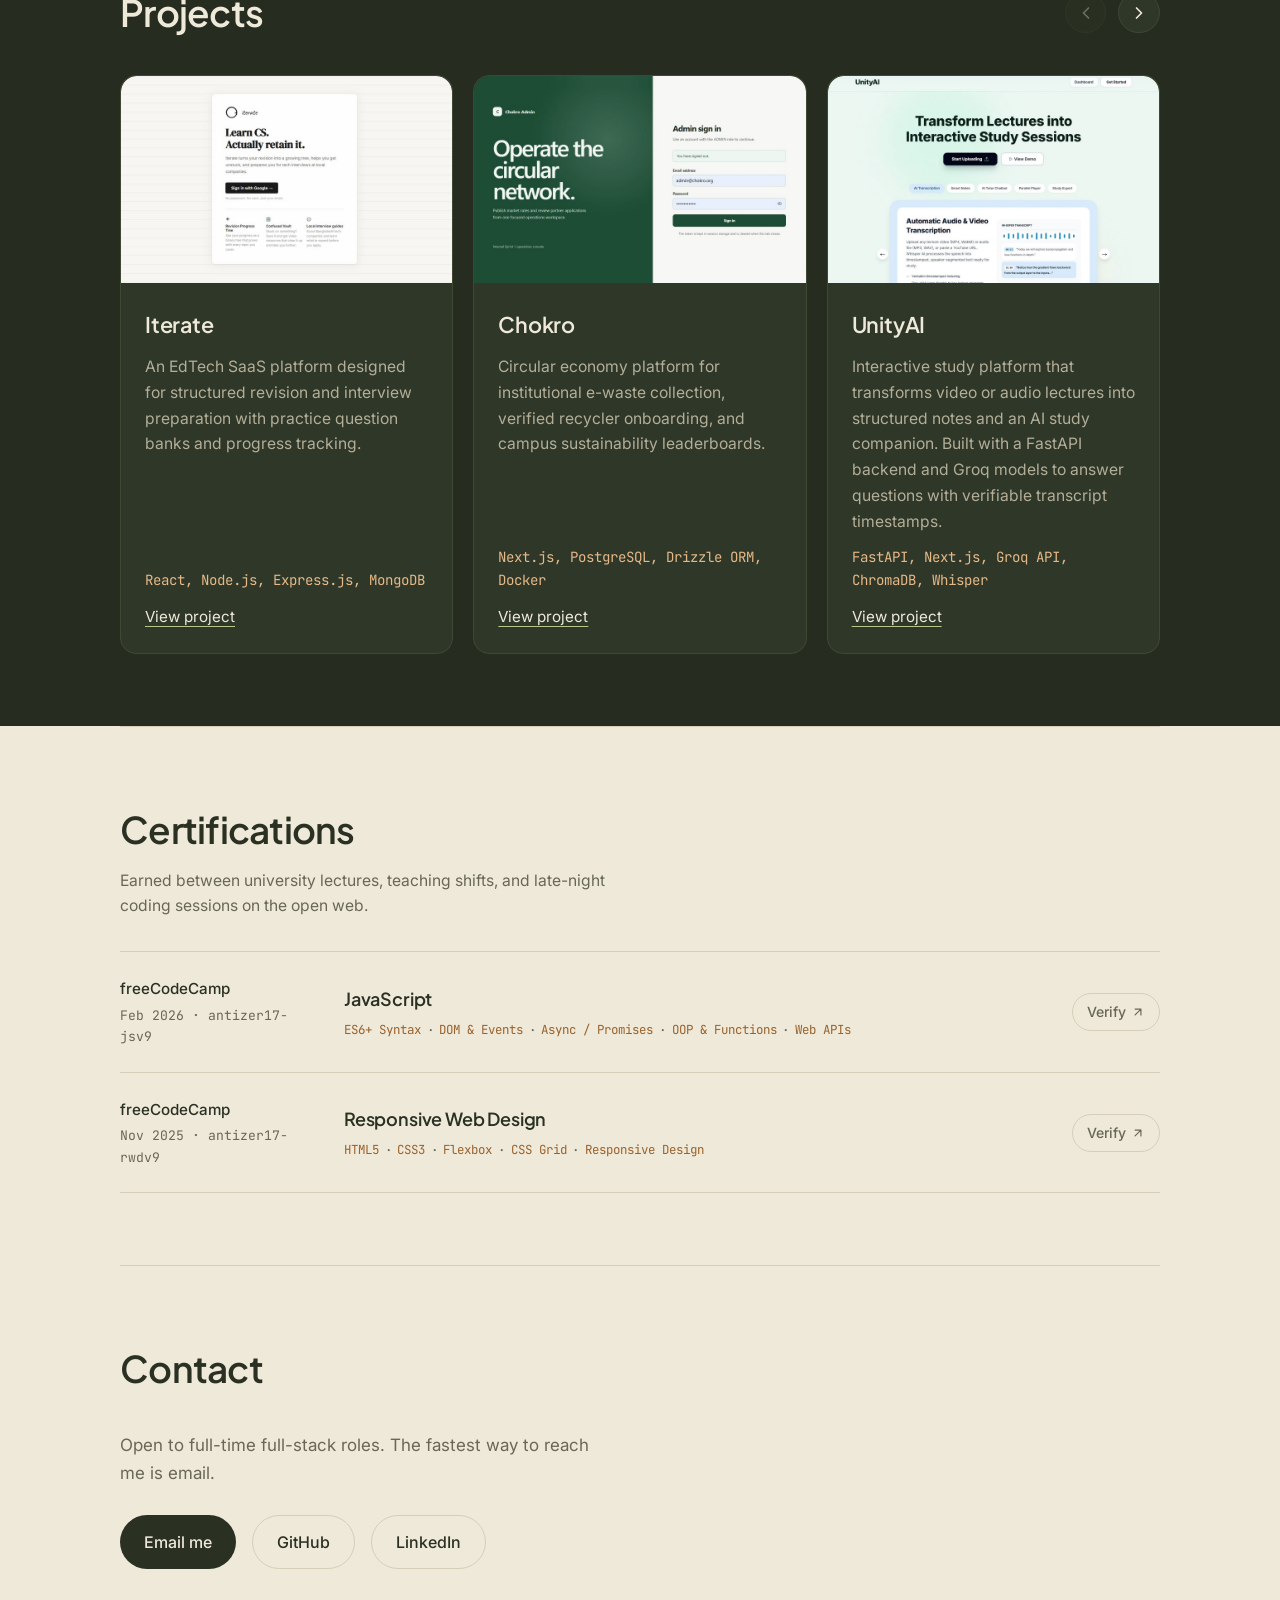
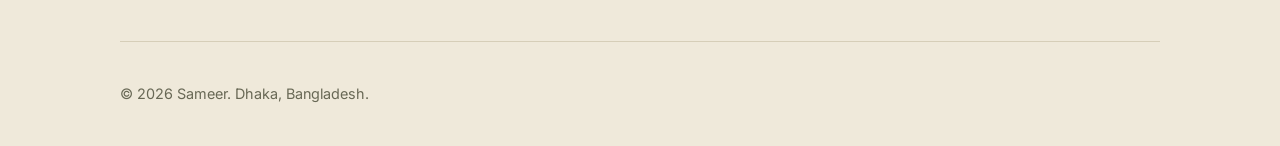
==== commit 69386bf3: "feat: update project cards for Chokro and UnityAI with 16:10 high-res screenshots and live links" ====
--- a/index.html
+++ b/index.html
@@ -20,12 +20,10 @@
       try {
         savedTheme = localStorage.getItem('theme');
       } catch (e) {}
-      if (!savedTheme && window.matchMedia && window.matchMedia('(prefers-color-scheme: light)').matches) {
+      if (!savedTheme) {
         savedTheme = 'light';
       }
-      if (savedTheme) {
-        document.documentElement.setAttribute('data-theme', savedTheme);
-      }
+      document.documentElement.setAttribute('data-theme', savedTheme);
     })();
   </script>
 
@@ -42,12 +40,12 @@
     <nav>
       <a class="brand" href="#top">Sameer</a>
       <ul>
-        <li><a href="#about">About</a></li>
+        <li class="nav-about"><a href="#about">About</a></li>
         <li><a href="#projects">Projects</a></li>
         <li><a href="#certificates">Certificates</a></li>
         <li><a href="#contact">Contact</a></li>
       </ul>
-      <button class="mode" id="mode" type="button" aria-label="Switch to light mode">
+      <button class="mode" id="mode" type="button" aria-label="Switch to dark mode">
         <i></i>
       </button>
     </nav>
@@ -167,22 +165,26 @@
 
               <!-- Project 2 -->
               <article class="card">
-                <div class="shot" role="img" aria-label="Screenshot placeholder for Project Two">Screenshot</div>
-                <div class="card-body">
-                  <h3>Project Two</h3>
-                  <p>One or two sentences on what it does and what you built. Placeholder text.</p>
-                  <div class="tags">React, Express, MongoDB</div>
-                  <a href="#projects">View project</a>
+                <div class="shot" role="img" aria-label="Screenshot of Chokro E-Waste Platform">
+                  <img src="assets/Chokro1.JPG" alt="Chokro circular economy platform preview" />
+                </div>
+                <div class="card-body">
+                  <h3>Chokro</h3>
+                  <p>Circular economy platform for institutional e-waste collection, verified recycler onboarding, and campus sustainability leaderboards.</p>
+                  <div class="tags">Next.js, PostgreSQL, Drizzle ORM, Docker</div>
+                  <a href="https://chokro.ahmadsameer.dev" target="_blank">View project</a>
                 </div>
               </article>
 
               <!-- Project 3 -->
               <article class="card">
-                <div class="shot" role="img" aria-label="Screenshot placeholder for Project Three">Screenshot</div>
-                <div class="card-body">
-                  <h3>Project Three</h3>
-                  <p>One or two sentences on what it does and what you built. Placeholder text.</p>
-                  <div class="tags">Next.js, Tailwind, PostgreSQL</div>
+                <div class="shot" role="img" aria-label="Screenshot of UnityAI lecture learning platform">
+                  <img src="assets/realunity.JPG" alt="UnityAI interactive lecture learning platform preview" />
+                </div>
+                <div class="card-body">
+                  <h3>UnityAI</h3>
+                  <p>Interactive study platform that transforms video or audio lectures into structured notes and an AI study companion. Built with a FastAPI backend and Groq models to answer questions with verifiable transcript timestamps.</p>
+                  <div class="tags">FastAPI, Next.js, Groq API, ChromaDB, Whisper</div>
                   <a href="#projects">View project</a>
                 </div>
               </article>
--- a/css/style.css
+++ b/css/style.css
@@ -6,9 +6,66 @@
    1. DESIGN TOKENS & CSS VARIABLES (THEMING)
    -------------------------------------------------------------------------- */
 :root {
+  color-scheme: light;
+
+  /* Primary Palette (Light Beige Mode - Default) */
+  --bg: #EFE9DA;            /* Soft warm parchment / beige background */
+  --surface: #F7F3E8;       /* Clean ivory surface */
+  --line: #D6CEB8;          /* Warm stone border */
+  --accent: #5F6B3A;        /* Deep olive accent */
+  --badge: #9A622A;         /* Rich amber for tech badges */
+  --text: #2A3022;          /* Forest charcoal typography */
+  --muted: #686855;         /* Muted olive gray */
+  --btn: #2A3022;           /* Primary button background */
+  --btn-text: #EFE9DA;      /* Primary button text */
+
+  /* Inverted band section (Projects) */
+  --band-bg: #262D20;
+  --band-card: #2F3828;
+  --band-line: #3E4833;
+  --band-text: #EFE9DA;
+  --band-muted: #B3AE98;
+  --band-accent: #B9C48A;
+  --band-badge: #E5B888;
+
+  /* Typography Stacks (Tech Engineer Scheme) */
+  --display: "Plus Jakarta Sans", system-ui, -apple-system, sans-serif;
+  --serif: var(--display); /* Alias for headings */
+  --sans: "Inter", system-ui, -apple-system, sans-serif;
+  --mono: "JetBrains Mono", ui-monospace, SFMono-Regular, Menlo, monospace;
+
+  box-sizing: border-box;
+  padding-top: env(safe-area-inset-top, 0px);
+  padding-bottom: env(safe-area-inset-bottom, 0px);
+}
+
+/* Explicit Light Theme (identical to default) */
+:root[data-theme="light"] {
+  color-scheme: light;
+
+  --bg: #EFE9DA;
+  --surface: #F7F3E8;
+  --line: #D6CEB8;
+  --accent: #5F6B3A;
+  --badge: #9A622A;
+  --text: #2A3022;
+  --muted: #686855;
+  --btn: #2A3022;
+  --btn-text: #EFE9DA;
+
+  --band-bg: #262D20;
+  --band-card: #2F3828;
+  --band-line: #3E4833;
+  --band-text: #EFE9DA;
+  --band-muted: #B3AE98;
+  --band-accent: #B9C48A;
+  --band-badge: #E5B888;
+}
+
+/* Dark Theme Overrides */
+:root[data-theme="dark"] {
   color-scheme: dark;
 
-  /* Primary Palette (Dark Mode - Default) */
   --bg: #121210;            /* Warm charcoal / deep espresso background */
   --surface: #1A1C18;       /* Elevated cards / drawers */
   --line: #2E3029;          /* Subtle structural borders */
@@ -19,7 +76,6 @@
   --btn: #E6DEC8;           /* Primary button background */
   --btn-text: #121210;      /* Primary button text */
 
-  /* Inverted band section (Projects) */
   --band-bg: var(--surface);
   --band-card: var(--bg);
   --band-line: var(--line);
@@ -27,40 +83,6 @@
   --band-muted: var(--muted);
   --band-accent: var(--accent);
   --band-badge: #E0A96D;
-
-  /* Typography Stacks (Tech Engineer Scheme) */
-  --display: "Plus Jakarta Sans", system-ui, -apple-system, sans-serif;
-  --serif: var(--display); /* Alias for headings */
-  --sans: "Inter", system-ui, -apple-system, sans-serif;
-  --mono: "JetBrains Mono", ui-monospace, SFMono-Regular, Menlo, monospace;
-
-  box-sizing: border-box;
-  padding-top: env(safe-area-inset-top, 0px);
-  padding-bottom: env(safe-area-inset-bottom, 0px);
-}
-
-/* Light Theme Overrides */
-:root[data-theme="light"] {
-  color-scheme: light;
-
-  --bg: #EFE9DA;            /* Soft warm parchment */
-  --surface: #F7F3E8;       /* Clean ivory surface */
-  --line: #D6CEB8;          /* Warm stone border */
-  --accent: #5F6B3A;        /* Deep olive accent */
-  --badge: #9A622A;         /* Rich amber for tech badges */
-  --text: #2A3022;          /* Forest charcoal typography */
-  --muted: #686855;         /* Muted olive gray */
-  --btn: #2A3022;
-  --btn-text: #EFE9DA;
-
-  /* Projects band remains a contrast block in light mode */
-  --band-bg: #262D20;
-  --band-card: #2F3828;
-  --band-line: #3E4833;
-  --band-text: #EFE9DA;
-  --band-muted: #B3AE98;
-  --band-accent: #B9C48A;
-  --band-badge: #E5B888;
 }
 
 /* --------------------------------------------------------------------------
@@ -116,6 +138,7 @@
   align-items: center;
   gap: 1rem;
   padding: 1.5rem 0;
+  flex-wrap: nowrap;
 }
 
 nav .brand {
@@ -124,6 +147,7 @@
   text-decoration: none;
   font-weight: 600;
   letter-spacing: -0.02em;
+  flex-shrink: 0;
 }
 
 nav ul {
@@ -132,6 +156,8 @@
   list-style: none;
   margin: 0;
   padding: 0;
+  flex-wrap: nowrap;
+  align-items: center;
 }
 
 nav ul a {
@@ -427,13 +453,6 @@
 
 /* Project Cards */
 
-#iterate{
-  object-fit: contain;
-  width:100%;
-}
-
-
-
 .slider-track .card {
   flex: 0 0 calc((100% - 2.5rem) / 3); /* 3 cards visible on desktop */
   min-width: 17.5rem;
@@ -457,14 +476,30 @@
 .shot {
   aspect-ratio: 16 / 10;
   background-color: var(--band-line);
-  background-size: cover;
-  background-position: center;
-  display: grid;
-  place-items: center;
+  display: flex;
+  align-items: center;
+  justify-content: center;
+  overflow: hidden;
+  position: relative;
+  border-top-left-radius: inherit;
+  border-top-right-radius: inherit;
   color: var(--band-muted);
   font-family: var(--serif);
   font-style: italic;
   font-weight: 300;
+}
+
+.shot img {
+  width: 100%;
+  height: 100%;
+  object-fit: cover;
+  object-position: center;
+  display: block;
+  transition: transform 0.35s ease;
+}
+
+.card:hover .shot img {
+  transform: scale(1.025);
 }
 
 .card-body {
@@ -849,6 +884,33 @@
 }
 
 @media (max-width: 640px) {
+  /* Remove About section from nav on mobile so items & toggle fit seamlessly */
+  .nav-about {
+    display: none;
+  }
+
+  nav {
+    gap: 0.5rem;
+    padding: 1.15rem 0;
+  }
+
+  nav .brand {
+    font-size: 1.15rem;
+  }
+
+  nav ul {
+    gap: 0.85rem;
+  }
+
+  nav ul a {
+    font-size: 0.88rem;
+  }
+
+  .mode {
+    width: 2.2rem;
+    height: 2.2rem;
+  }
+
   .slider-track .card {
     flex: 0 0 85%; /* 1 card + peek of next card on mobile */
     min-width: 15rem;
@@ -860,6 +922,29 @@
 
   .drawer-panel {
     padding: 1.5rem 1.25rem 2rem;
+  }
+}
+
+@media (max-width: 400px) {
+  nav {
+    gap: 0.35rem;
+  }
+
+  nav ul {
+    gap: 0.65rem;
+  }
+
+  nav ul a {
+    font-size: 0.82rem;
+  }
+
+  nav .brand {
+    font-size: 1.05rem;
+  }
+
+  .mode {
+    width: 2rem;
+    height: 2rem;
   }
 }
 
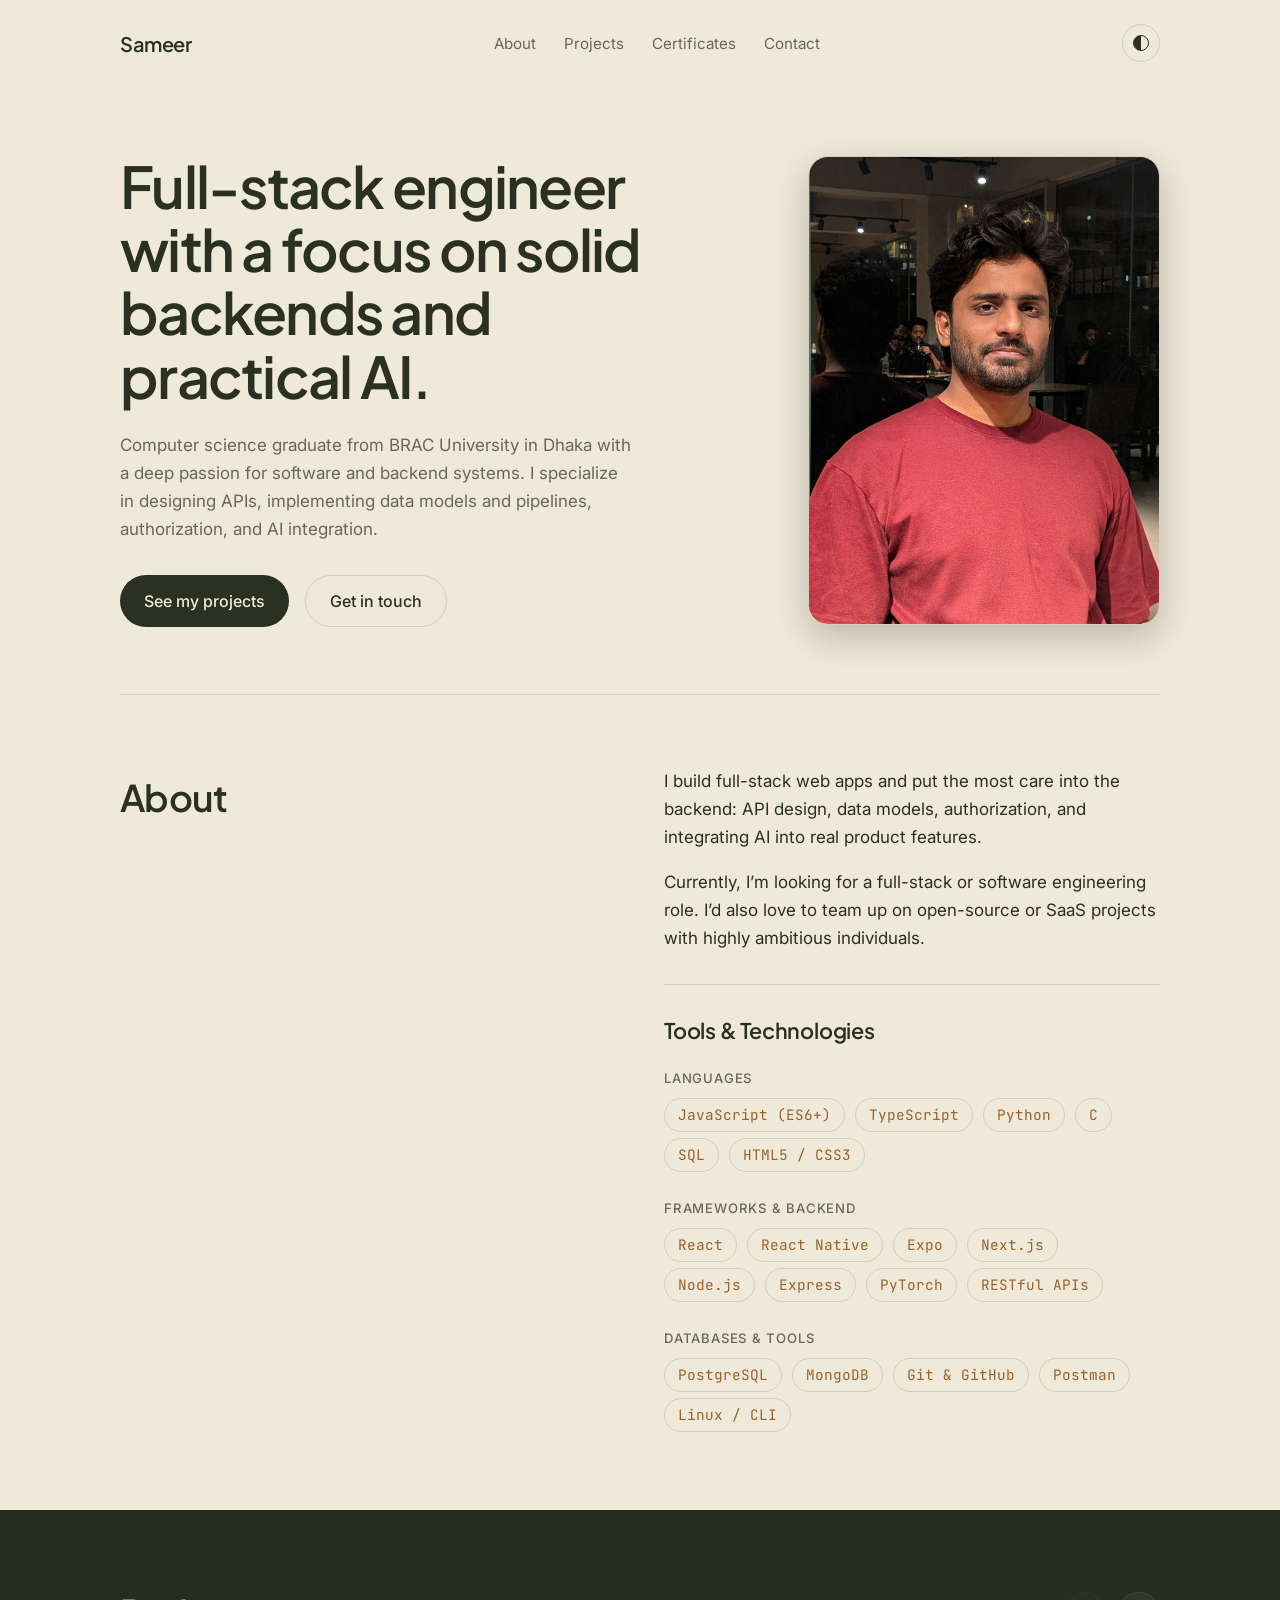
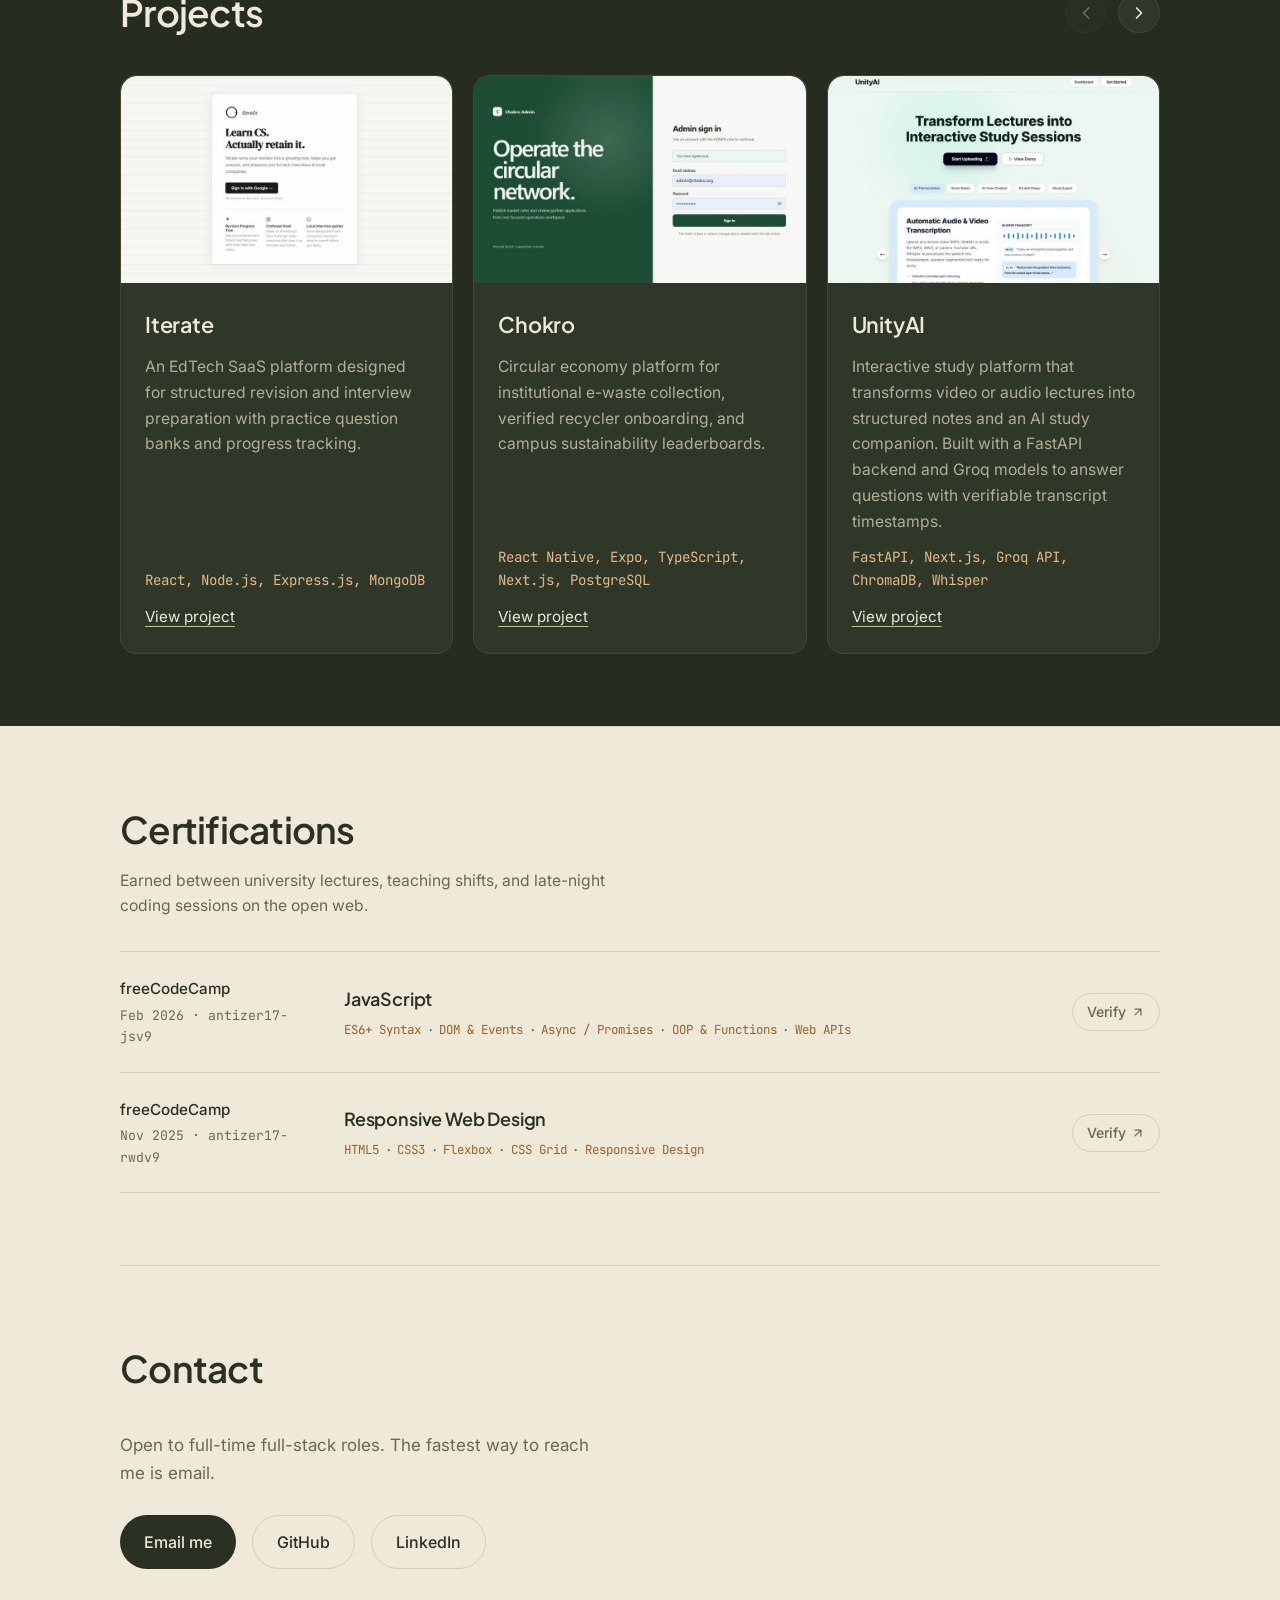
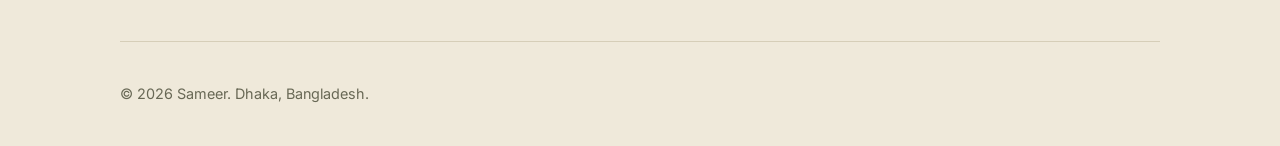
==== commit 24d81eae: "feat: add React Native, Expo, TypeScript to Chokro & About; add PyTorch to About" ====
--- a/index.html
+++ b/index.html
@@ -88,6 +88,7 @@
                 <span class="tool-cat-title">Languages</span>
                 <div class="stack">
                   <span>JavaScript (ES6+)</span>
+                  <span>TypeScript</span>
                   <span>Python</span>
                   <span>C</span>
                   <span>SQL</span>
@@ -100,9 +101,12 @@
                 <span class="tool-cat-title">Frameworks & Backend</span>
                 <div class="stack">
                   <span>React</span>
+                  <span>React Native</span>
+                  <span>Expo</span>
+                  <span>Next.js</span>
                   <span>Node.js</span>
                   <span>Express</span>
-                  <span>Next.js</span>
+                  <span>PyTorch</span>
                   <span>RESTful APIs</span>
                 </div>
               </div>
@@ -171,7 +175,7 @@
                 <div class="card-body">
                   <h3>Chokro</h3>
                   <p>Circular economy platform for institutional e-waste collection, verified recycler onboarding, and campus sustainability leaderboards.</p>
-                  <div class="tags">Next.js, PostgreSQL, Drizzle ORM, Docker</div>
+                  <div class="tags">React Native, Expo, TypeScript, Next.js, PostgreSQL</div>
                   <a href="https://chokro.ahmadsameer.dev" target="_blank">View project</a>
                 </div>
               </article>
@@ -185,29 +189,33 @@
                   <h3>UnityAI</h3>
                   <p>Interactive study platform that transforms video or audio lectures into structured notes and an AI study companion. Built with a FastAPI backend and Groq models to answer questions with verifiable transcript timestamps.</p>
                   <div class="tags">FastAPI, Next.js, Groq API, ChromaDB, Whisper</div>
-                  <a href="#projects">View project</a>
+                  <a href="https://unity.ahmadsameer.dev" target="_blank">View project</a>
                 </div>
               </article>
 
               <!-- Project 4 -->
               <article class="card">
-                <div class="shot" role="img" aria-label="Screenshot placeholder for Project Four">Screenshot</div>
-                <div class="card-body">
-                  <h3>Project Four</h3>
-                  <p>One or two sentences on what it does and what you built. Placeholder text.</p>
-                  <div class="tags">Python, FastAPI, Redis</div>
-                  <a href="#projects">View project</a>
+                <div class="shot" role="img" aria-label="Screenshot of Tic-Tac-Toe web game">
+                  <img src="assets/tictactoe.JPG" alt="Tic-Tac-Toe interactive React web game preview" />
+                </div>
+                <div class="card-body">
+                  <h3>Tic-Tac-Toe</h3>
+                  <p>An interactive browser game built to practice React component state, turn toggling, win condition evaluations, and Vite bundling.</p>
+                  <div class="tags">React, Vite, JavaScript, HTML5</div>
+                  <a href="https://ahmadsameer.dev/Tic-Tac-Toe/" target="_blank">View project</a>
                 </div>
               </article>
 
               <!-- Project 5 -->
               <article class="card">
-                <div class="shot" role="img" aria-label="Screenshot placeholder for Project Five">Screenshot</div>
-                <div class="card-body">
-                  <h3>Project Five</h3>
-                  <p>One or two sentences on what it does and what you built. Placeholder text.</p>
-                  <div class="tags">TypeScript, GraphQL, Docker</div>
-                  <a href="#projects">View project</a>
+                <div class="shot" role="img" aria-label="Screenshot of JavaScript technical documentation page">
+                  <img src="assets/documentation.JPG" alt="JavaScript technical documentation page preview" />
+                </div>
+                <div class="card-body">
+                  <h3>JS Documentation</h3>
+                  <p>A structured technical documentation layout with fixed sidebar navigation, code snippets, and responsive content sections explaining core JavaScript concepts.</p>
+                  <div class="tags">HTML5, CSS3</div>
+                  <a href="https://ahmadsameer.dev/Documentation-page/" target="_blank">View project</a>
                 </div>
               </article>
 
@@ -288,8 +296,8 @@
         <p>Open to full-time full-stack roles. The fastest way to reach me is email.</p>
         <div class="actions">
           <button class="btn open-email-btn" type="button">Email me</button>
-          <a class="btn ghost" href="#contact">GitHub</a>
-          <a class="btn ghost" href="#contact">LinkedIn</a>
+          <a class="btn ghost" href="https://github.com/Antizer17" target="_blank" rel="noopener noreferrer">GitHub</a>
+          <a class="btn ghost" href="https://www.linkedin.com/in/ahmad-sameer-4a6a8b1b8" target="_blank" rel="noopener noreferrer">LinkedIn</a>
         </div>
       </section>
     </div>
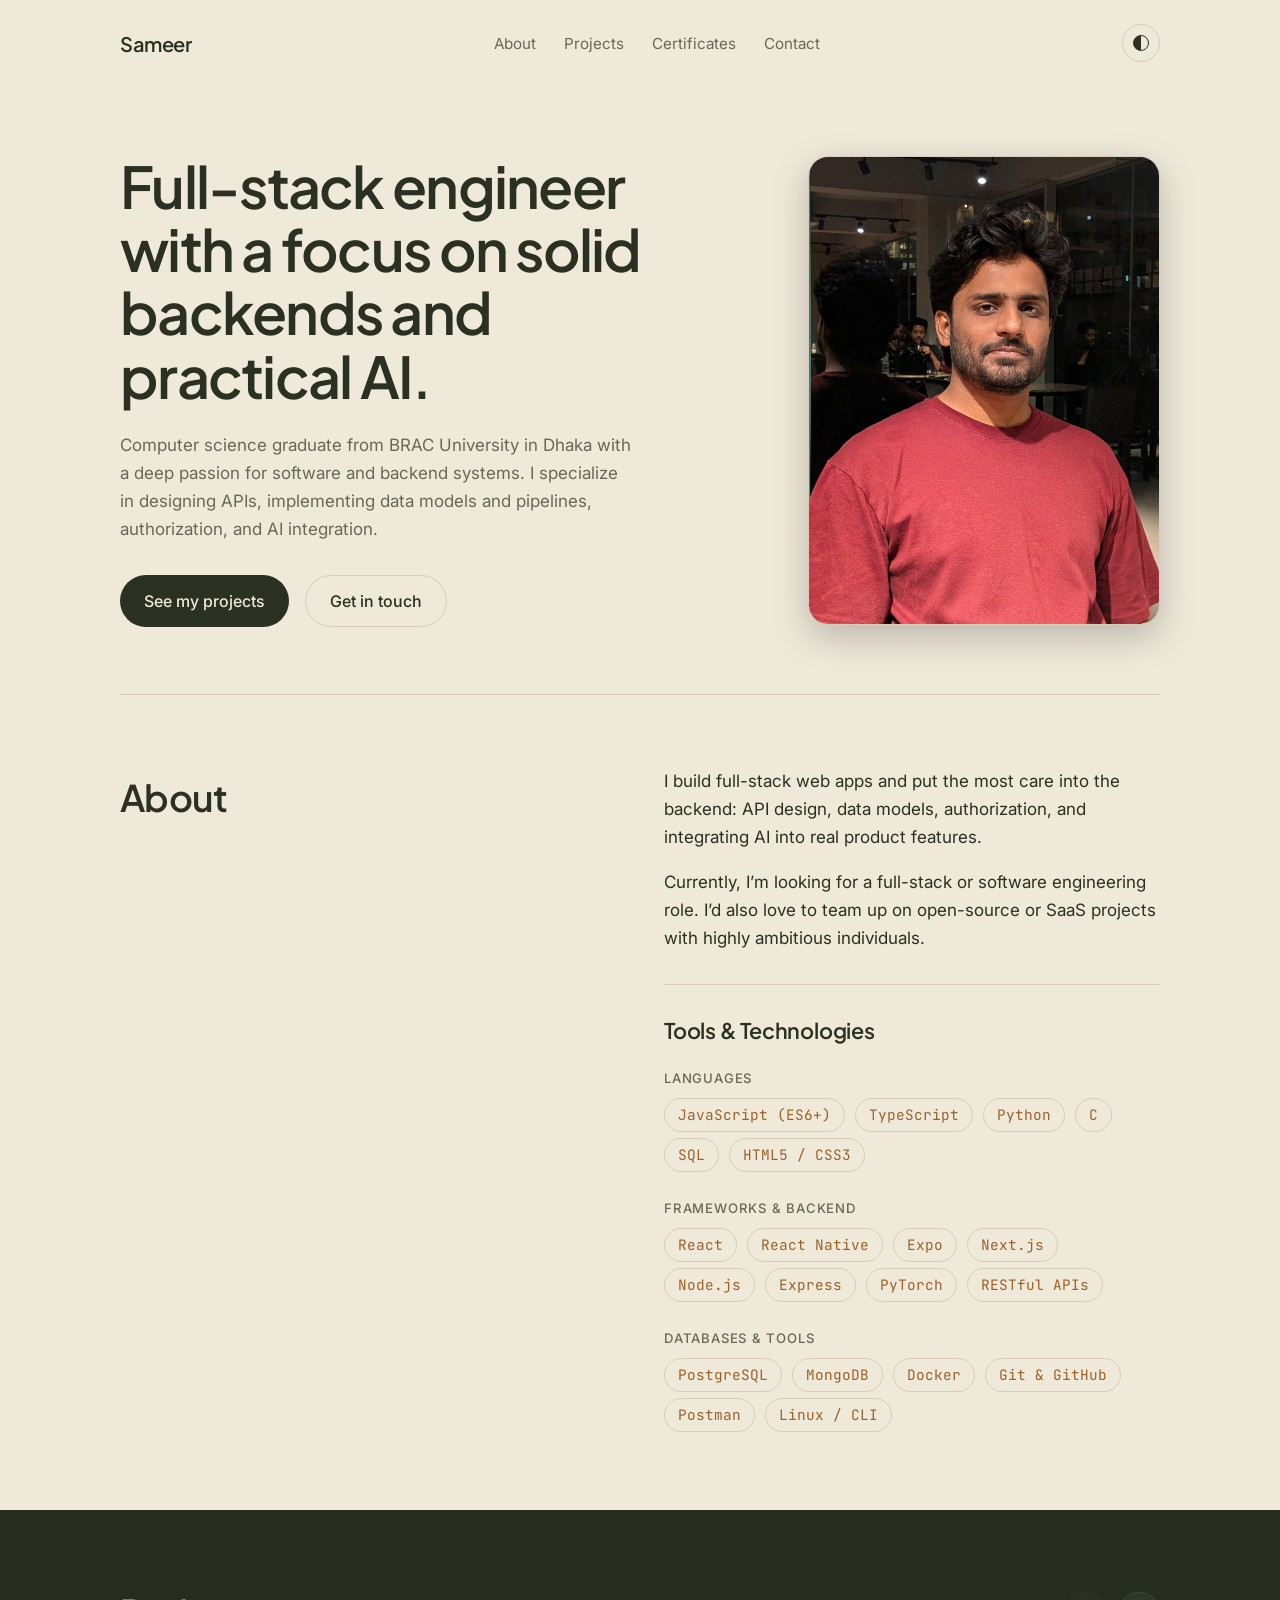
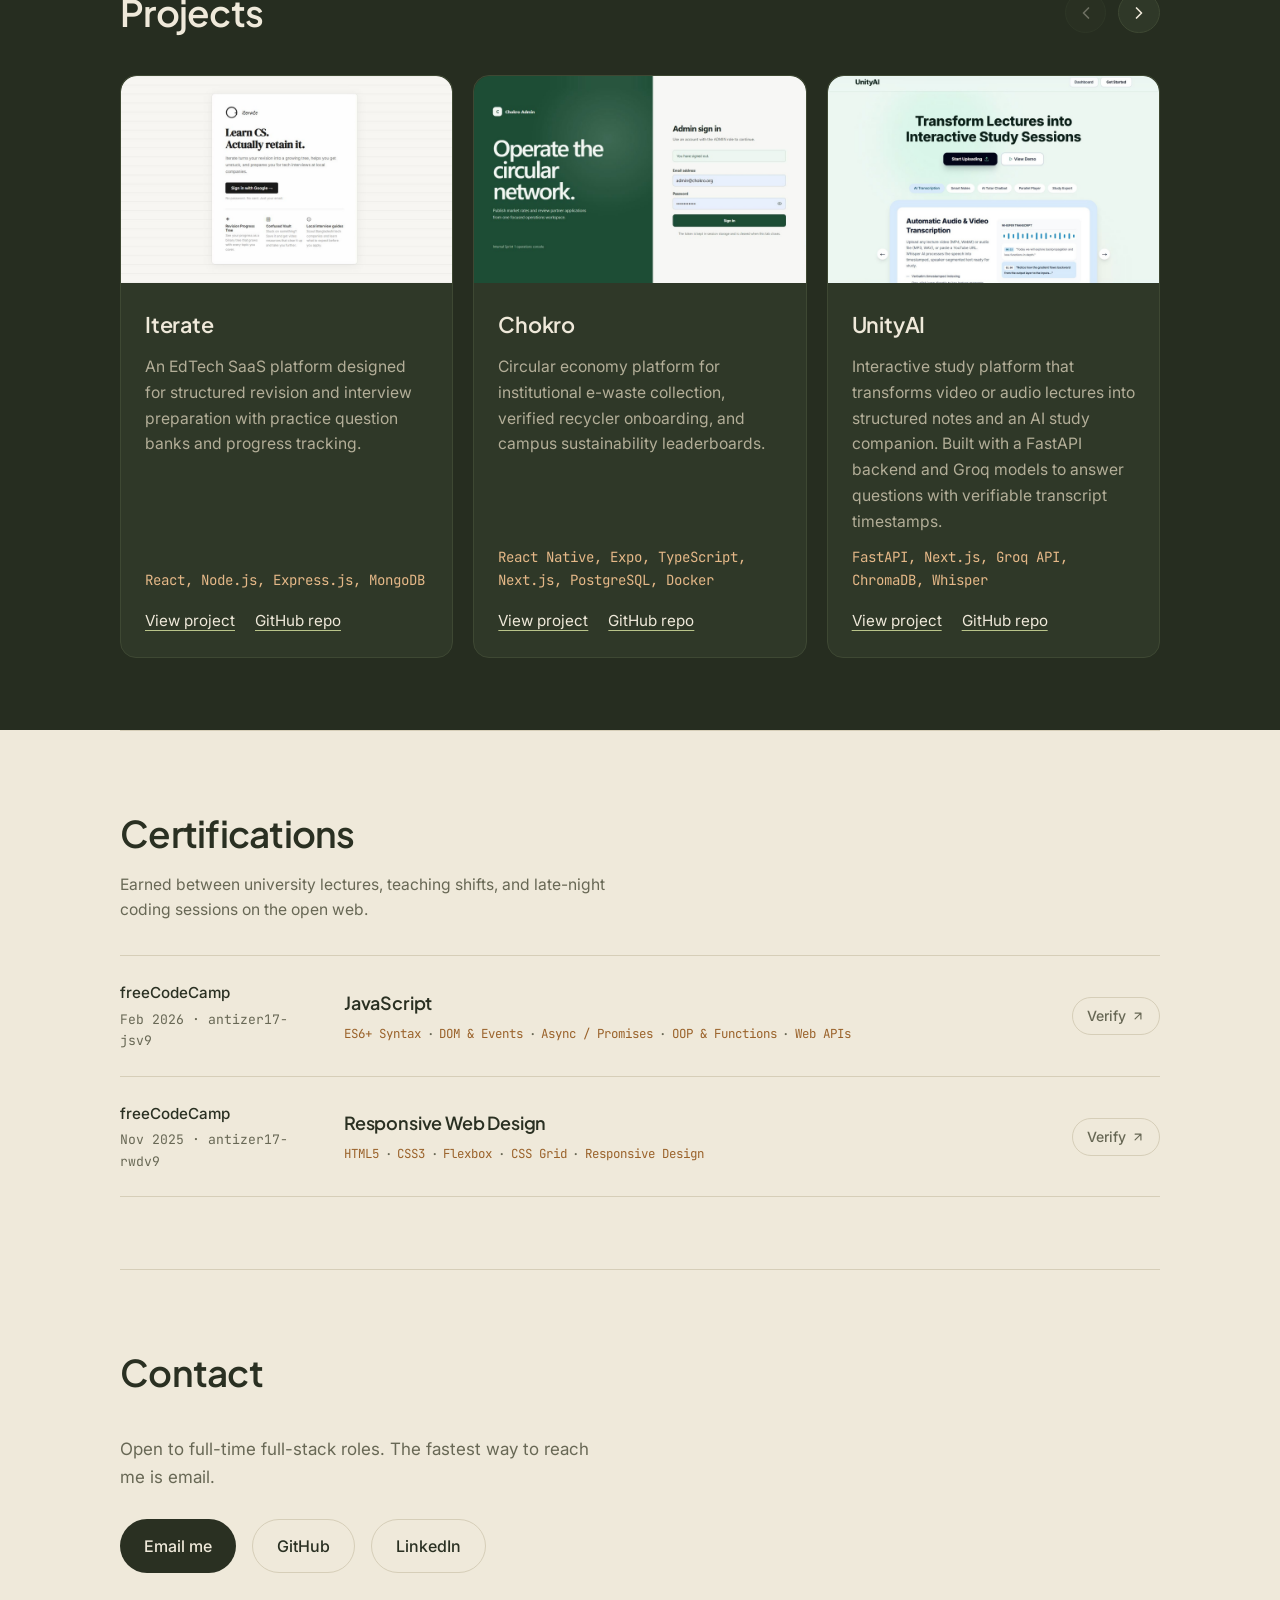
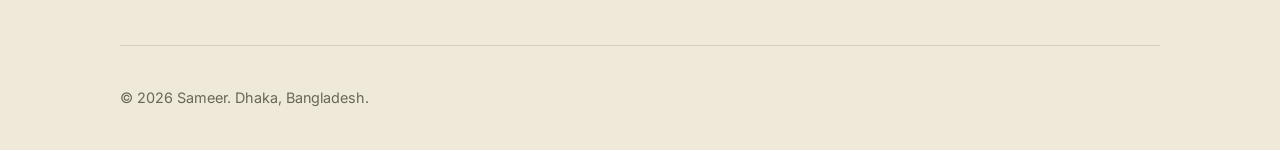
==== commit 67d42263: "feat: add Docker to skills and Chokro, add GitHub repo links to all projects" ====
--- a/index.html
+++ b/index.html
@@ -117,6 +117,7 @@
                 <div class="stack">
                   <span>PostgreSQL</span>
                   <span>MongoDB</span>
+                  <span>Docker</span>
                   <span>Git & GitHub</span>
                   <span>Postman</span>
                   <span>Linux / CLI</span>
@@ -163,7 +164,10 @@
                   <h3>Iterate</h3>
                   <p>An EdTech SaaS platform designed for structured revision and interview preparation with practice question banks and progress tracking.</p>
                   <div class="tags">React, Node.js, Express.js, MongoDB</div>
-                  <a href="https://iterate-app.me/" target="_blank">View project</a>
+                  <div class="card-links">
+                    <a href="https://iterate-app.me/" target="_blank" rel="noopener noreferrer">View project</a>
+                    <a href="https://github.com/Antizer17/Iterate" target="_blank" rel="noopener noreferrer">GitHub repo</a>
+                  </div>
                 </div>
               </article>
 
@@ -175,8 +179,11 @@
                 <div class="card-body">
                   <h3>Chokro</h3>
                   <p>Circular economy platform for institutional e-waste collection, verified recycler onboarding, and campus sustainability leaderboards.</p>
-                  <div class="tags">React Native, Expo, TypeScript, Next.js, PostgreSQL</div>
-                  <a href="https://chokro.ahmadsameer.dev" target="_blank">View project</a>
+                  <div class="tags">React Native, Expo, TypeScript, Next.js, PostgreSQL, Docker</div>
+                  <div class="card-links">
+                    <a href="https://chokro.ahmadsameer.dev" target="_blank" rel="noopener noreferrer">View project</a>
+                    <a href="https://github.com/Antizer17/chokro" target="_blank" rel="noopener noreferrer">GitHub repo</a>
+                  </div>
                 </div>
               </article>
 
@@ -189,7 +196,10 @@
                   <h3>UnityAI</h3>
                   <p>Interactive study platform that transforms video or audio lectures into structured notes and an AI study companion. Built with a FastAPI backend and Groq models to answer questions with verifiable transcript timestamps.</p>
                   <div class="tags">FastAPI, Next.js, Groq API, ChromaDB, Whisper</div>
-                  <a href="https://unity.ahmadsameer.dev" target="_blank">View project</a>
+                  <div class="card-links">
+                    <a href="https://unity.ahmadsameer.dev" target="_blank" rel="noopener noreferrer">View project</a>
+                    <a href="https://github.com/Antizer17/Unity-Ai" target="_blank" rel="noopener noreferrer">GitHub repo</a>
+                  </div>
                 </div>
               </article>
 
@@ -202,7 +212,10 @@
                   <h3>Tic-Tac-Toe</h3>
                   <p>An interactive browser game built to practice React component state, turn toggling, win condition evaluations, and Vite bundling.</p>
                   <div class="tags">React, Vite, JavaScript, HTML5</div>
-                  <a href="https://ahmadsameer.dev/Tic-Tac-Toe/" target="_blank">View project</a>
+                  <div class="card-links">
+                    <a href="https://ahmadsameer.dev/Tic-Tac-Toe/" target="_blank" rel="noopener noreferrer">View project</a>
+                    <a href="https://github.com/Antizer17/Tic-Tac-Toe" target="_blank" rel="noopener noreferrer">GitHub repo</a>
+                  </div>
                 </div>
               </article>
 
@@ -215,7 +228,10 @@
                   <h3>JS Documentation</h3>
                   <p>A structured technical documentation layout with fixed sidebar navigation, code snippets, and responsive content sections explaining core JavaScript concepts.</p>
                   <div class="tags">HTML5, CSS3</div>
-                  <a href="https://ahmadsameer.dev/Documentation-page/" target="_blank">View project</a>
+                  <div class="card-links">
+                    <a href="https://ahmadsameer.dev/Documentation-page/" target="_blank" rel="noopener noreferrer">View project</a>
+                    <a href="https://github.com/Antizer17/Documentation-page" target="_blank" rel="noopener noreferrer">GitHub repo</a>
+                  </div>
                 </div>
               </article>
 
--- a/css/style.css
+++ b/css/style.css
@@ -531,11 +531,25 @@
   font-family: var(--mono, var(--sans));
 }
 
+.card-links {
+  display: flex;
+  align-items: center;
+  gap: 1.25rem;
+  margin-top: auto;
+  padding-top: 0.25rem;
+}
+
 .card a {
   font-size: 0.95rem;
   color: var(--band-text);
+  text-decoration: underline;
   text-decoration-color: var(--band-accent);
   text-underline-offset: 4px;
+  transition: color 0.2s ease;
+}
+
+.card a:hover {
+  color: var(--band-accent);
 }
 
 /* --------------------------------------------------------------------------
